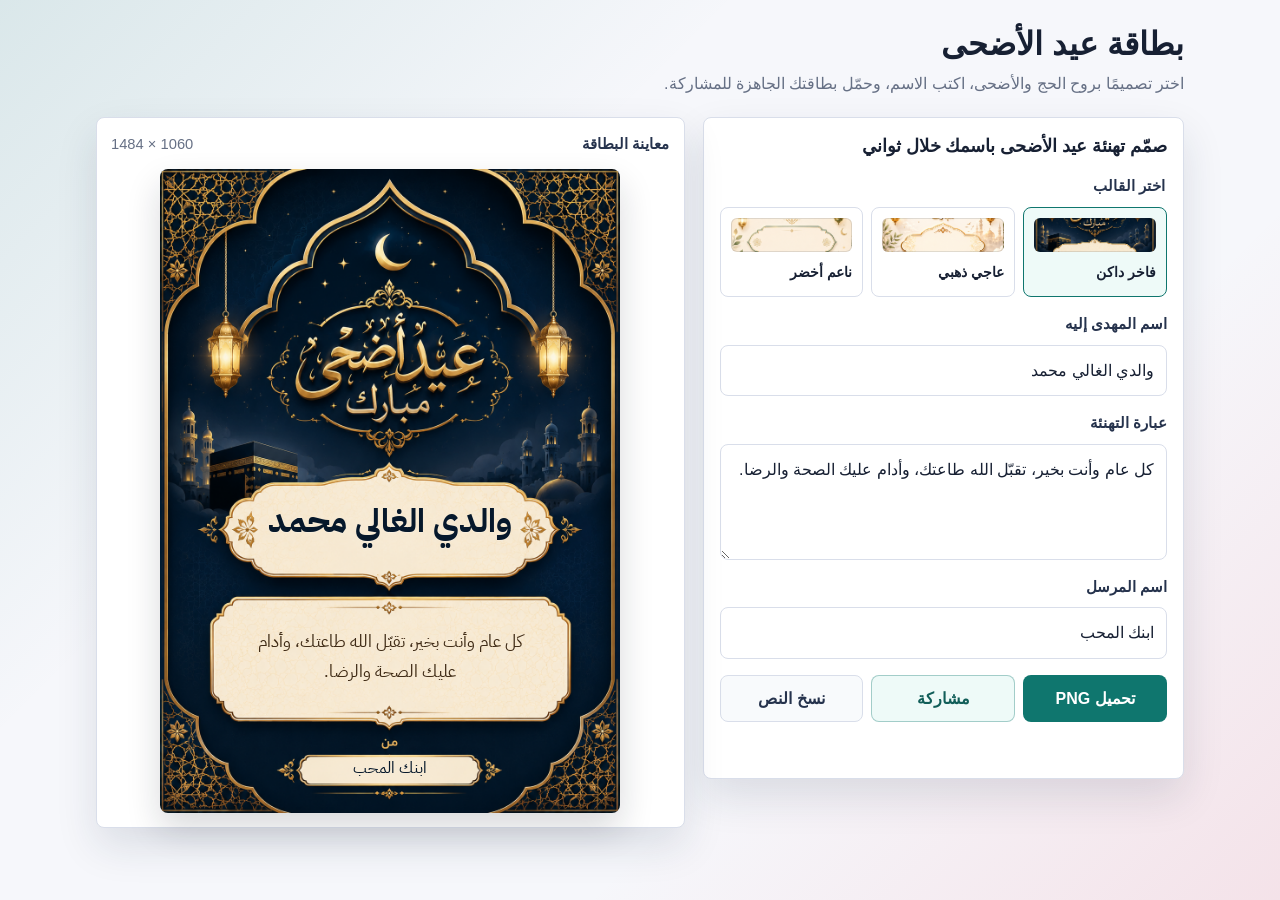
==== index.html @ 0e985e5b "prepare for github" ====
<!doctype html>
<html lang="ar" dir="rtl">
<head>
  <meta charset="utf-8">
  <meta name="viewport" content="width=device-width, initial-scale=1">
  <title>بطاقة عيد الأضحى</title>
  <link rel="preconnect" href="https://fonts.googleapis.com">
  <link rel="preconnect" href="https://fonts.gstatic.com" crossorigin>
  <link href="https://fonts.googleapis.com/css2?family=IBM+Plex+Sans+Arabic:wght@400;700&display=swap" rel="stylesheet">
  <style>
    :root {
      color-scheme: light;
      --page-bg: #f6f7fb;
      --ink: #172033;
      --muted: #667085;
      --line: #d9deea;
      --panel: #ffffff;
      --accent: #0f766e;
      --accent-dark: #115e59;
      --danger: #b42318;
      --shadow: 0 18px 42px rgba(27, 39, 65, 0.12);
    }

    * {
      box-sizing: border-box;
    }

    body {
      margin: 0;
      min-height: 100vh;
      background:
        linear-gradient(135deg, rgba(15, 118, 110, 0.12), transparent 34%),
        linear-gradient(315deg, rgba(230, 76, 101, 0.12), transparent 32%),
        var(--page-bg);
      color: var(--ink);
      font-family: "Segoe UI", Tahoma, Arial, sans-serif;
      line-height: 1.7;
    }

    button,
    input,
    textarea {
      font: inherit;
    }

    button {
      cursor: pointer;
    }

    .app-header {
      max-width: 1120px;
      margin: 0 auto;
      padding: 24px 16px 4px;
    }

    .app-header h1 {
      margin: 0 0 6px;
      font-size: 2rem;
      line-height: 1.25;
    }

    .app-header p {
      margin: 0;
      color: var(--muted);
      font-size: 1rem;
    }

    .app-shell {
      display: grid;
      grid-template-columns: minmax(300px, 0.9fr) minmax(360px, 1.1fr);
      gap: 18px;
      max-width: 1120px;
      margin: 0 auto;
      padding: 16px;
      align-items: start;
    }

    .panel,
    .preview-panel {
      background: var(--panel);
      border: 1px solid var(--line);
      border-radius: 8px;
      box-shadow: var(--shadow);
    }

    .panel {
      padding: 16px;
    }

    .panel-title {
      margin: 0 0 14px;
      font-size: 1.1rem;
      line-height: 1.4;
    }

    .form-group {
      display: grid;
      gap: 8px;
      margin-bottom: 14px;
    }

    .form-group label,
    .templates-label {
      color: #26334d;
      font-weight: 700;
      font-size: 0.95rem;
    }

    input,
    textarea {
      width: 100%;
      border: 1px solid var(--line);
      border-radius: 8px;
      background: #fff;
      color: var(--ink);
      padding: 11px 12px;
      outline: none;
      transition: border-color 160ms ease, box-shadow 160ms ease;
    }

    textarea {
      min-height: 116px;
      resize: vertical;
    }

    input:focus,
    textarea:focus,
    .template-option:focus-within {
      border-color: var(--accent);
      box-shadow: 0 0 0 3px rgba(15, 118, 110, 0.16);
    }

    .templates {
      border: 0;
      padding: 0;
      margin: 0 0 14px;
    }

    .template-list {
      display: grid;
      grid-template-columns: repeat(3, minmax(0, 1fr));
      gap: 8px;
      margin-top: 8px;
    }

    .template-option {
      position: relative;
      display: grid;
      gap: 8px;
      min-height: 90px;
      border: 1px solid var(--line);
      border-radius: 8px;
      padding: 10px;
      background: #fff;
      transition: border-color 160ms ease, background 160ms ease, transform 160ms ease;
    }

    .template-option:hover {
      transform: translateY(-1px);
    }

    .template-option input {
      position: absolute;
      inset: 0 auto auto 0;
      width: 1px;
      height: 1px;
      margin: 0;
      padding: 0;
      border: 0;
      opacity: 0;
      pointer-events: none;
    }

    .template-option:has(input:checked) {
      border-color: var(--accent);
      background: #eefaf8;
    }

    .template-name {
      font-size: 0.88rem;
      font-weight: 800;
      line-height: 1.4;
    }

    .swatch {
      width: 100%;
      height: 34px;
      border-radius: 6px;
      border: 1px solid rgba(23, 32, 51, 0.12);
    }

    .swatch.gold {
      background:
        radial-gradient(circle at 78% 30%, #f4d27a 0 8%, transparent 9%),
        linear-gradient(90deg, transparent 0 38%, rgba(241, 196, 92, 0.75) 39% 61%, transparent 62%),
        linear-gradient(135deg, #07182b, #05372f 68%, #c79a48);
    }

    .swatch.soft {
      background:
        linear-gradient(90deg, rgba(194, 145, 53, 0.65) 0 2px, transparent 2px calc(100% - 2px), rgba(194, 145, 53, 0.65) calc(100% - 2px)),
        radial-gradient(circle at 24% 34%, rgba(198, 170, 99, 0.2) 0 18%, transparent 19%),
        linear-gradient(135deg, #fffaf0, #f7f3e9 58%, #ffffff);
    }

    .swatch.playful {
      background:
        radial-gradient(circle at 76% 28%, #ffffff 0 10%, transparent 11%),
        linear-gradient(135deg, #dff8ef, #53d0b9 54%, #2c5e84);
    }

    .swatch.luxury-dark {
      background: url("assets/templates/eid-luxury-dark.png") center 42% / cover;
    }

    .swatch.cream-gold {
      background: url("assets/templates/eid-cream-gold.png") center 42% / cover;
    }

    .swatch.soft-green {
      background: url("assets/templates/eid-soft-green.png") center 42% / cover;
    }

    .actions {
      display: grid;
      grid-template-columns: repeat(3, minmax(0, 1fr));
      gap: 8px;
      margin-top: 16px;
    }

    .btn {
      display: inline-flex;
      align-items: center;
      justify-content: center;
      gap: 7px;
      min-height: 44px;
      border: 1px solid transparent;
      border-radius: 8px;
      padding: 9px 12px;
      color: #fff;
      background: var(--accent);
      font-weight: 800;
      transition: background 160ms ease, transform 160ms ease, border-color 160ms ease;
    }

    .btn:hover {
      background: var(--accent-dark);
      transform: translateY(-1px);
    }

    .btn.secondary {
      color: var(--accent-dark);
      border-color: rgba(15, 118, 110, 0.34);
      background: #eefaf8;
    }

    .btn.secondary:hover {
      background: #dff5f1;
    }

    .btn.neutral {
      color: #26334d;
      border-color: var(--line);
      background: #f8fafc;
    }

    .btn.neutral:hover {
      background: #eef2f7;
    }

    .status {
      min-height: 28px;
      margin: 12px 0 0;
      color: var(--muted);
      font-size: 0.9rem;
    }

    .status.error {
      color: var(--danger);
    }

    .preview-panel {
      padding: 14px;
    }

    .preview-top {
      display: flex;
      align-items: center;
      justify-content: space-between;
      gap: 10px;
      margin-bottom: 12px;
      color: var(--muted);
      font-size: 0.92rem;
    }

    .preview-title {
      color: #26334d;
      font-weight: 800;
    }

    .preview-frame {
      width: min(100%, 560px);
      margin: 0 auto;
    }

    .eid-card {
      --card-heading-font: "IBM Plex Sans Arabic", sans-serif;
      --card-body-font: "IBM Plex Sans Arabic", sans-serif;
      position: relative;
      isolation: isolate;
      overflow: hidden;
      width: 100%;
      aspect-ratio: 1 / 1;
      border-radius: 8px;
      direction: rtl;
      text-align: center;
    }

    .eid-card::before,
    .eid-card::after {
      content: "";
      position: absolute;
      z-index: -1;
      pointer-events: none;
    }

    .card-content {
      position: absolute;
      inset: 13% 10% 12%;
      display: flex;
      flex-direction: column;
      align-items: center;
      justify-content: center;
      min-width: 0;
    }

    .card-kicker,
    .card-label,
    .card-recipient,
    .card-greeting,
    .card-sender {
      margin: 0;
      max-width: 100%;
      overflow-wrap: anywhere;
    }

    .card-kicker {
      font-family: var(--card-heading-font);
      font-weight: 900;
      font-size: 2.25rem;
      line-height: 1.28;
      letter-spacing: 0;
    }

    .card-label {
      font-family: var(--card-body-font);
      margin-top: 26px;
      font-size: 1.05rem;
      font-weight: 600;
      letter-spacing: 0;
    }

    .card-recipient {
      font-family: var(--card-heading-font);
      margin-top: 8px;
      font-size: var(--recipient-size, 2.5rem);
      font-weight: 900;
      line-height: 1.42;
      letter-spacing: 0;
      min-width: min(82%, 430px);
      padding: 16px 28px 18px;
      border-radius: 999px;
      box-shadow: 0 14px 30px rgba(11, 24, 43, 0.16);
    }

    .card-greeting {
      font-family: var(--card-body-font);
      margin-top: 26px;
      font-size: var(--greeting-size, 1.28rem);
      font-weight: 400;
      line-height: 1.9;
      letter-spacing: 0;
    }

    .card-sender {
      font-family: var(--card-body-font);
      margin-top: 24px;
      font-size: var(--sender-size, 1.08rem);
      font-weight: 400;
      letter-spacing: 0;
      white-space: pre-line;
    }

    .card-sender[hidden] {
      display: none;
    }

    .ornament {
      position: absolute;
      pointer-events: none;
    }

    .kaaba-mark,
    .arch-mark,
    .geo-pattern,
    .sheep-mark,
    .lantern,
    .corner-ornaments {
      display: none;
    }

    .lantern {
      width: 62px;
      color: currentColor;
      opacity: 0.82;
      filter: drop-shadow(0 6px 12px rgba(0, 0, 0, 0.15));
    }

    .kaaba-mark {
      width: 86px;
      height: 76px;
      border-radius: 4px 4px 2px 2px;
      background:
        linear-gradient(90deg, transparent 0 36%, currentColor 37% 63%, transparent 64%),
        linear-gradient(180deg, rgba(255, 255, 255, 0.12), transparent 28%),
        #0c1320;
      box-shadow: inset 0 0 0 2px rgba(255, 255, 255, 0.08);
    }

    .kaaba-mark::before {
      content: "";
      position: absolute;
      top: 18%;
      right: 0;
      left: 0;
      height: 10px;
      background: currentColor;
      opacity: 0.86;
    }

    .arch-mark {
      width: 210px;
      height: 260px;
      border: 3px solid currentColor;
      border-bottom: 0;
      border-radius: 105px 105px 14px 14px;
      opacity: 0.2;
    }

    .geo-pattern {
      width: 150px;
      height: 150px;
      opacity: 0.18;
      background:
        linear-gradient(45deg, transparent 47%, currentColor 48% 52%, transparent 53%),
        linear-gradient(-45deg, transparent 47%, currentColor 48% 52%, transparent 53%);
      background-size: 32px 32px;
      border-radius: 12px;
    }

    .corner-ornaments {
      display: none;
      inset: 6%;
      width: 88%;
      height: 88%;
      color: currentColor;
      opacity: 0.44;
    }

    .gold-luxury {
      --card-heading-font: "IBM Plex Sans Arabic", sans-serif;
      --card-body-font: "IBM Plex Sans Arabic", sans-serif;
      color: #fff7dd;
      background:
        radial-gradient(circle at 50% 44%, rgba(246, 207, 118, 0.2), transparent 32%),
        radial-gradient(circle at 12% 12%, rgba(255, 255, 255, 0.08), transparent 18%),
        linear-gradient(45deg, rgba(246, 207, 118, 0.035) 25%, transparent 25% 75%, rgba(246, 207, 118, 0.035) 75%),
        linear-gradient(135deg, #06182b, #082d2e 52%, #063a2f);
      background-size: auto, auto, 36px 36px, auto;
      border: 1px solid rgba(217, 171, 83, 0.72);
    }

    .gold-luxury::before {
      inset: 6%;
      border: 2px solid rgba(245, 196, 91, 0.68);
      border-radius: 24px;
      box-shadow:
        inset 0 0 0 1px rgba(255, 246, 205, 0.14),
        0 0 34px rgba(246, 207, 118, 0.08);
    }

    .gold-luxury::after {
      width: 39%;
      height: 56%;
      left: 50%;
      top: 17%;
      transform: translateX(-50%);
      border: 3px solid rgba(245, 196, 91, 0.22);
      border-bottom: 0;
      border-radius: 999px 999px 20px 20px;
    }

    .gold-luxury .card-kicker,
    .gold-luxury .card-recipient {
      color: #f6cf76;
      text-shadow: 0 2px 12px rgba(0, 0, 0, 0.34);
    }

    .gold-luxury .card-kicker {
      line-height: 1.36;
      margin-bottom: 6px;
      font-size: 2.1rem;
    }

    .gold-luxury .card-recipient {
      line-height: 1.5;
      text-shadow: 0 3px 16px rgba(0, 0, 0, 0.36);
      color: #06182b;
      background:
        radial-gradient(circle at 50% 0, rgba(255, 255, 255, 0.34), transparent 36%),
        linear-gradient(180deg, #f3d794, #c99d47);
      border: 2px solid rgba(255, 239, 183, 0.78);
      box-shadow:
        0 14px 28px rgba(0, 0, 0, 0.28),
        inset 0 0 0 1px rgba(123, 83, 25, 0.22);
    }

    .gold-luxury .card-greeting {
      line-height: 2.05;
      font-weight: 400;
    }

    .gold-luxury .card-label,
    .gold-luxury .card-greeting,
    .gold-luxury .card-sender {
      color: #fff7dd;
    }

    .gold-luxury .moon {
      top: 9%;
      left: 10%;
      width: 70px;
      color: #f6cf76;
      opacity: 0.9;
    }

    .gold-luxury .sparkles {
      right: 10%;
      top: 10%;
      width: 92px;
      color: #f6cf76;
      opacity: 0.65;
    }

    .gold-luxury .kaaba-mark {
      display: block;
      right: 10%;
      bottom: 11%;
      color: #d9b55c;
      opacity: 0.82;
      transform: rotate(-1deg) scale(0.92);
    }

    .gold-luxury .geo-pattern {
      display: block;
      left: 8%;
      bottom: 9%;
      color: #f6cf76;
      opacity: 0.12;
    }

    .gold-luxury .corner-ornaments {
      display: block;
      color: #f6cf76;
      opacity: 0.5;
    }

    .gold-luxury .lantern {
      display: block;
      color: #f6cf76;
    }

    .gold-luxury .lantern-left {
      left: 9%;
      top: 27%;
    }

    .gold-luxury .lantern-right {
      right: 9%;
      top: 27%;
    }

    .soft-light {
      --card-heading-font: "IBM Plex Sans Arabic", sans-serif;
      --card-body-font: "IBM Plex Sans Arabic", sans-serif;
      color: #243044;
      background:
        radial-gradient(circle at 20% 18%, rgba(210, 177, 102, 0.22), transparent 20%),
        radial-gradient(circle at 86% 84%, rgba(132, 165, 122, 0.18), transparent 26%),
        linear-gradient(45deg, rgba(191, 146, 62, 0.035) 25%, transparent 25% 75%, rgba(191, 146, 62, 0.035) 75%),
        linear-gradient(145deg, #fffaf0, #fbf7ec 50%, #ffffff);
      background-size: auto, auto, 42px 42px, auto;
      border: 1px solid rgba(190, 151, 74, 0.32);
    }

    .soft-light::before {
      inset: 6%;
      border: 2px solid rgba(191, 146, 62, 0.46);
      border-radius: 22px;
      box-shadow: inset 0 0 0 1px rgba(255, 255, 255, 0.8);
    }

    .soft-light::after {
      width: 34%;
      height: 48%;
      right: 8%;
      bottom: 10%;
      border: 2px solid rgba(15, 118, 110, 0.1);
      border-bottom: 0;
      border-radius: 999px 999px 12px 12px;
    }

    .soft-light .card-kicker,
    .soft-light .card-recipient {
      color: #0b6c60;
      font-weight: 800;
    }

    .soft-light .card-recipient {
      color: #6f5425;
      background:
        radial-gradient(circle at 50% 0, rgba(255, 255, 255, 0.9), transparent 42%),
        linear-gradient(180deg, rgba(255, 255, 255, 0.94), #fff7e8);
      border: 2px solid rgba(194, 145, 53, 0.52);
      box-shadow:
        0 14px 24px rgba(152, 112, 43, 0.14),
        inset 0 0 0 1px rgba(255, 255, 255, 0.8);
    }

    .soft-light .card-label {
      color: #9a7430;
    }

    .soft-light .card-greeting,
    .soft-light .card-sender {
      font-weight: 400;
    }

    .soft-light .moon {
      top: 9%;
      right: 10%;
      width: 64px;
      color: #c29135;
      opacity: 0.55;
    }

    .soft-light .sparkles {
      left: 10%;
      top: 10%;
      width: 92px;
      color: #c29135;
      opacity: 0.32;
    }

    .soft-light .kaaba-mark {
      display: none;
    }

    .soft-light .arch-mark {
      display: block;
      right: 11%;
      bottom: 10%;
      color: #0b6c60;
      opacity: 0.11;
    }

    .soft-light .geo-pattern {
      display: block;
      left: 9%;
      bottom: 9%;
      color: #c29135;
      opacity: 0.13;
    }

    .soft-light .corner-ornaments {
      display: block;
      color: #c29135;
      opacity: 0.34;
    }

    .soft-light .lantern {
      display: block;
      color: #c29135;
      opacity: 0.68;
    }

    .soft-light .lantern-left {
      left: 10%;
      top: 28%;
    }

    .soft-light .lantern-right {
      right: 10%;
      top: 28%;
    }

    .playful-bright {
      --card-heading-font: "IBM Plex Sans Arabic", sans-serif;
      --card-body-font: "IBM Plex Sans Arabic", sans-serif;
      color: #172033;
      background:
        radial-gradient(circle at 18% 18%, rgba(255, 255, 255, 0.72), transparent 17%),
        radial-gradient(circle at 82% 24%, rgba(242, 198, 112, 0.32), transparent 18%),
        linear-gradient(45deg, rgba(255, 255, 255, 0.12) 25%, transparent 25% 75%, rgba(255, 255, 255, 0.12) 75%),
        linear-gradient(135deg, #dff8ef, #55cbb9 52%, #2c5e84);
      background-size: auto, auto, 38px 38px, auto;
      border: 1px solid rgba(23, 32, 51, 0.14);
    }

    .playful-bright::before {
      inset: 8%;
      border-radius: 26px;
      background: rgba(255, 255, 255, 0.54);
      box-shadow: inset 0 0 0 1px rgba(255, 255, 255, 0.54);
    }

    .playful-bright::after {
      inset: 6%;
      border: 3px solid rgba(15, 53, 87, 0.16);
      border-radius: 24px;
    }

    .playful-bright .card-kicker,
    .playful-bright .card-recipient {
      color: #0f3557;
      text-shadow: 0 3px 16px rgba(255, 255, 255, 0.52);
    }

    .playful-bright .card-recipient {
      color: #0f4f57;
      background:
        radial-gradient(circle at 50% 0, rgba(255, 255, 255, 0.88), transparent 42%),
        linear-gradient(180deg, #d9f3e9, #b9dfd1);
      border: 2px solid rgba(194, 145, 53, 0.42);
      box-shadow: 0 14px 24px rgba(15, 53, 87, 0.14);
      text-shadow: none;
    }

    .playful-bright .card-kicker {
      font-weight: 900;
    }

    .playful-bright .card-label {
      color: #6f5f1f;
    }

    .playful-bright .card-greeting,
    .playful-bright .card-sender {
      color: #1e293b;
    }

    .playful-bright .moon {
      left: 9%;
      top: 9%;
      width: 68px;
      color: #fff;
      opacity: 0.82;
    }

    .playful-bright .sparkles {
      right: 7%;
      bottom: 8%;
      width: 116px;
      color: #fff;
      opacity: 0.72;
    }

    .playful-bright .geo-pattern {
      display: block;
      left: 7%;
      bottom: 7%;
      color: #0f3557;
      opacity: 0.14;
    }

    .playful-bright .sheep-mark {
      display: block;
      right: 9%;
      bottom: 11%;
      width: 74px;
      color: #ffffff;
      opacity: 0.76;
      filter: drop-shadow(0 4px 10px rgba(15, 53, 87, 0.18));
    }

    .playful-bright .corner-ornaments {
      display: block;
      color: #0f3557;
      opacity: 0.2;
    }

    .playful-bright .lantern {
      display: block;
      color: #b98a35;
      opacity: 0.58;
    }

    .playful-bright .lantern-left {
      left: 13%;
      top: 16%;
      width: 48px;
    }

    .playful-bright .lantern-right {
      right: 12%;
      top: 12%;
      width: 54px;
    }

    @media (max-width: 900px) {
      .app-shell {
        grid-template-columns: 1fr;
      }

      .preview-panel {
        order: -1;
      }
    }

    @media (max-width: 620px) {
      .app-header {
        padding-top: 18px;
      }

      .app-header h1 {
        font-size: 1.55rem;
      }

      .app-shell {
        padding: 12px;
      }

      .template-list,
      .actions {
        grid-template-columns: 1fr;
      }

      .preview-panel,
      .panel {
        box-shadow: 0 10px 24px rgba(27, 39, 65, 0.1);
      }

      .card-content {
        inset: 8%;
      }

      .card-kicker {
        font-size: 1.55rem;
      }

      .card-label {
        margin-top: 18px;
        font-size: 0.92rem;
      }

      .card-recipient {
        font-size: calc(var(--recipient-size, 2.1rem) * 0.82);
      }

      .card-greeting {
        margin-top: 14px;
        font-size: calc(var(--greeting-size, 1.08rem) * 0.9);
      }

      .card-sender {
        margin-top: 18px;
      }

      .moon {
        transform: scale(0.82);
      }
    }

    @media (max-width: 480px) {
      .card-content {
        inset: 9% 10% 12%;
      }

      .card-kicker,
      .gold-luxury .card-kicker,
      .soft-light .card-kicker,
      .playful-bright .card-kicker {
        font-size: 0.92rem;
        line-height: 1.34;
      }

      .card-label {
        margin-top: 7px;
        font-size: 0.58rem;
      }

      .card-recipient,
      .gold-luxury .card-recipient,
      .soft-light .card-recipient,
      .playful-bright .card-recipient {
        margin-top: 3px;
        min-width: 74%;
        padding: 8px 16px 10px;
        font-size: calc(var(--recipient-size, 2.1rem) * 0.39);
        line-height: 1.34;
      }

      .card-greeting {
        margin-top: 7px;
        font-size: calc(var(--greeting-size, 1.08rem) * 0.5);
        line-height: 1.55;
      }

      .card-sender {
        margin-top: 6px;
        font-size: calc(var(--sender-size, 1rem) * 0.5);
        line-height: 1.45;
      }

      .kaaba-mark {
        width: 56px;
        height: 50px;
      }

      .arch-mark {
        transform: scale(0.7);
        transform-origin: bottom center;
      }

      .geo-pattern {
        width: 92px;
        height: 92px;
        background-size: 24px 24px;
      }

      .gold-luxury .kaaba-mark {
        right: 8%;
        bottom: 7%;
        opacity: 0.7;
      }

      .gold-luxury .geo-pattern {
        left: 6%;
        bottom: 6%;
        opacity: 0.11;
      }

      .soft-light .kaaba-mark {
        left: 8%;
        top: 10%;
      }

      .playful-bright .sheep-mark {
        width: 48px;
        right: 8%;
        bottom: 8%;
        opacity: 0.72;
      }

      .playful-bright .geo-pattern {
        left: 5%;
        bottom: 5%;
        opacity: 0.12;
      }

      .lantern {
        width: 38px;
      }

      .gold-luxury .lantern-left,
      .soft-light .lantern-left {
        left: 8%;
      }

      .gold-luxury .lantern-right,
      .soft-light .lantern-right {
        right: 8%;
      }
    }

    .preview-frame {
      width: min(100%, 460px);
    }

    .eid-card {
      --template-width: 1060;
      --template-height: 1484;
      --template-image: url("assets/templates/eid-luxury-dark.png");
      --card-heading-font: "IBM Plex Sans Arabic", sans-serif;
      --card-body-font: "IBM Plex Sans Arabic", sans-serif;
      --recipient-top: 54.7%;
      --recipient-width: 68%;
      --recipient-height: 13%;
      --greeting-top: 75.8%;
      --greeting-width: 70%;
      --greeting-height: 16%;
      --sender-top: 93.1%;
      --sender-width: 42%;
      --sender-height: 4.8%;
      --recipient-color: #06182b;
      --body-color: #3f2b16;
      --sender-color: #06182b;
      aspect-ratio: var(--template-width) / var(--template-height);
      background-image: var(--template-image);
      background-position: center;
      background-size: cover;
      background-repeat: no-repeat;
      border: 0;
      box-shadow: 0 16px 34px rgba(17, 24, 39, 0.16);
    }

    .eid-card::before,
    .eid-card::after,
    .eid-card .ornament,
    .card-kicker,
    .card-label {
      display: none !important;
    }

    .eid-luxury-dark {
      --template-width: 1060;
      --template-height: 1484;
      --template-image: url("assets/templates/eid-luxury-dark.png");
      --recipient-top: 54.7%;
      --recipient-width: 68%;
      --recipient-height: 13%;
      --greeting-top: 75.8%;
      --greeting-width: 70%;
      --greeting-height: 16%;
      --sender-top: 93.1%;
      --sender-width: 42%;
      --sender-height: 4.8%;
      --recipient-color: #06182b;
      --body-color: #3f2b16;
      --sender-color: #06182b;
    }

    .eid-cream-gold {
      --template-width: 1054;
      --template-height: 1492;
      --template-image: url("assets/templates/eid-cream-gold.png");
      --recipient-top: 48.2%;
      --recipient-width: 62%;
      --recipient-height: 12%;
      --greeting-top: 72.8%;
      --greeting-width: 77%;
      --greeting-height: 19%;
      --sender-top: 93.4%;
      --sender-width: 42%;
      --sender-height: 5%;
      --recipient-color: #6b481b;
      --body-color: #574029;
      --sender-color: #574029;
    }

    .eid-soft-green {
      --template-width: 1075;
      --template-height: 1463;
      --template-image: url("assets/templates/eid-soft-green.png");
      --recipient-top: 45.4%;
      --recipient-width: 68%;
      --recipient-height: 13%;
      --greeting-top: 70%;
      --greeting-width: 70%;
      --greeting-height: 19%;
      --sender-top: 91.3%;
      --sender-width: 38%;
      --sender-height: 5.2%;
      --recipient-color: #194838;
      --body-color: #365542;
      --sender-color: #194838;
    }

    .card-content {
      position: absolute;
      inset: 0;
      display: block;
      min-width: 0;
    }

    .card-recipient,
    .card-greeting,
    .card-sender {
      position: absolute;
      left: 50%;
      display: flex;
      align-items: center;
      justify-content: center;
      margin: 0;
      min-width: 0;
      max-width: none;
      border: 0;
      border-radius: 0;
      background: transparent;
      box-shadow: none;
      letter-spacing: 0;
      text-align: center;
      overflow-wrap: anywhere;
      white-space: normal;
      transform: translate(-50%, -50%);
    }

    .card-recipient {
      top: var(--recipient-top);
      width: var(--recipient-width);
      height: var(--recipient-height);
      color: var(--recipient-color);
      font-family: var(--card-heading-font);
      font-size: var(--recipient-size, 2.2rem);
      font-weight: 700;
      line-height: 1.35;
      padding: 0.12em 0.9em;
      text-shadow: 0 1px 0 rgba(255, 255, 255, 0.24);
    }

    .card-greeting {
      top: var(--greeting-top);
      width: var(--greeting-width);
      height: var(--greeting-height);
      color: var(--body-color);
      font-family: var(--card-body-font);
      font-size: var(--greeting-size, 1.12rem);
      font-weight: 400;
      line-height: 1.75;
      overflow: hidden;
      padding: 0.25em 1em;
      max-height: calc(var(--greeting-size, 1.12rem) * 1.75 * 3);
    }

    .card-sender {
      top: var(--sender-top);
      width: var(--sender-width);
      height: var(--sender-height);
      color: var(--sender-color);
      font-family: var(--card-body-font);
      font-size: var(--sender-size, 1rem);
      font-weight: 400;
      line-height: 1.4;
      padding: 0.08em 0.75em;
    }

    .card-sender[hidden] {
      display: none !important;
    }

    @media (max-width: 480px) {
      .preview-frame {
        width: min(100%, 360px);
      }

      .card-recipient {
        font-size: calc(var(--recipient-size, 2rem) * 0.76);
      }

      .card-greeting {
        font-size: calc(var(--greeting-size, 1.05rem) * 0.82);
        line-height: 1.6;
      }

      .card-sender {
        font-size: calc(var(--sender-size, 0.96rem) * 0.82);
      }
    }
  </style>
</head>
<body>
  <header class="app-header">
    <h1>بطاقة عيد الأضحى</h1>
    <p>اختر تصميمًا بروح الحج والأضحى، اكتب الاسم، وحمّل بطاقتك الجاهزة للمشاركة.</p>
  </header>

  <main class="app-shell">
    <section class="panel" aria-labelledby="editor-title">
      <h2 class="panel-title" id="editor-title">صمّم تهنئة عيد الأضحى باسمك خلال ثواني</h2>

      <fieldset class="templates">
        <legend class="templates-label">اختر القالب</legend>
        <div class="template-list">
          <label class="template-option">
            <input type="radio" name="template" value="eid-luxury-dark" checked>
            <span class="swatch luxury-dark" aria-hidden="true"></span>
            <span class="template-name">فاخر داكن</span>
          </label>
          <label class="template-option">
            <input type="radio" name="template" value="eid-cream-gold">
            <span class="swatch cream-gold" aria-hidden="true"></span>
            <span class="template-name">عاجي ذهبي</span>
          </label>
          <label class="template-option">
            <input type="radio" name="template" value="eid-soft-green">
            <span class="swatch soft-green" aria-hidden="true"></span>
            <span class="template-name">ناعم أخضر</span>
          </label>
        </div>
      </fieldset>

      <div class="form-group">
        <label for="recipientName">اسم المهدى إليه</label>
        <input id="recipientName" type="text" maxlength="40" value="والدي الغالي محمد" placeholder="والدي الغالي محمد" autocomplete="off">
      </div>

      <div class="form-group">
        <label for="greetingText">عبارة التهنئة</label>
        <textarea id="greetingText" maxlength="120">كل عام وأنت بخير، تقبّل الله طاعتك، وأدام عليك الصحة والرضا.</textarea>
      </div>

      <div class="form-group">
        <label for="senderName">اسم المرسل</label>
        <input id="senderName" type="text" maxlength="40" value="ابنك المحب" placeholder="ابنك المحب" autocomplete="off">
      </div>

      <div class="actions">
        <button class="btn" type="button" id="downloadBtn">تحميل PNG</button>
        <button class="btn secondary" type="button" id="shareBtn">مشاركة</button>
        <button class="btn neutral" type="button" id="copyBtn">نسخ النص</button>
      </div>

      <p class="status" id="statusMessage" aria-live="polite"></p>
    </section>

    <section class="preview-panel" aria-labelledby="preview-title">
      <div class="preview-top">
        <span class="preview-title" id="preview-title">معاينة البطاقة</span>
        <span id="previewSize">1060 × 1484</span>
      </div>

      <div class="preview-frame">
        <article class="eid-card eid-luxury-dark" id="cardPreview" aria-label="معاينة بطاقة عيد">
          <div class="card-content">
            <h2 class="card-recipient" id="previewRecipient">والدي الغالي محمد</h2>
            <p class="card-greeting" id="previewGreeting">كل عام وأنت بخير، تقبّل الله طاعتك، وأدام عليك الصحة والرضا.</p>
            <p class="card-sender" id="previewSender">ابنك المحب</p>
          </div>
        </article>
      </div>
    </section>
  </main>

  <script src="assets/templates/template-image-data.js"></script>
  <script>
    const TEMPLATE_TEXT_DEFAULTS = {
      "eid-luxury-dark": {
        recipientName: "والدي الغالي محمد",
        greetingText: "كل عام وأنت بخير، تقبّل الله طاعتك، وأدام عليك الصحة والرضا.",
        senderName: "ابنك المحب"
      },
      "eid-cream-gold": {
        recipientName: "أمي الحبيبة نورة",
        greetingText: "عيد أضحى مبارك يا أغلى الناس، جعل الله أيامك سعادة وطمأنينة.",
        senderName: "ابنتك المحبة"
      },
      "eid-soft-green": {
        recipientName: "أختي الغالية سارة",
        greetingText: "كل عام وأنتِ بخير، عيدك فرح وقلبك عامر بالسعادة.",
        senderName: "أخوك المحب"
      }
    };

    const DEFAULTS = {
      ...TEMPLATE_TEXT_DEFAULTS["eid-luxury-dark"],
      templateId: "eid-luxury-dark"
    };

    const TEMPLATE_CONFIG = {
      "eid-luxury-dark": {
        name: "فاخر داكن",
        image: "assets/templates/eid-luxury-dark.png",
        width: 1060,
        height: 1484,
        fonts: {
          heading: "\"IBM Plex Sans Arabic\", sans-serif",
          body: "\"IBM Plex Sans Arabic\", sans-serif"
        },
        colors: {
          recipient: "#06182b",
          greeting: "#3f2b16",
          sender: "#06182b"
        },
        boxes: {
          recipient: { x: 0.5, y: 0.552, width: 0.62, height: 0.12, maxLines: 2, size: 58, minSize: 36, weight: 700, lineHeight: 1.3, paddingX: 0.04, paddingY: 0.08 },
          greeting: { x: 0.5, y: 0.758, width: 0.66, height: 0.15, maxLines: 3, size: 32, minSize: 22, weight: 400, lineHeight: 1.64, paddingX: 0.04, paddingY: 0.1 },
          sender: { x: 0.5, y: 0.932, width: 0.36, height: 0.044, maxLines: 1, size: 27, minSize: 18, weight: 400, lineHeight: 1.3, paddingX: 0.04, paddingY: 0.08 }
        }
      },
      "eid-cream-gold": {
        name: "عاجي ذهبي",
        image: "assets/templates/eid-cream-gold.png",
        width: 1054,
        height: 1492,
        fonts: {
          heading: "\"IBM Plex Sans Arabic\", sans-serif",
          body: "\"IBM Plex Sans Arabic\", sans-serif"
        },
        colors: {
          recipient: "#6b481b",
          greeting: "#574029",
          sender: "#574029"
        },
        boxes: {
          recipient: { x: 0.5, y: 0.482, width: 0.58, height: 0.11, maxLines: 2, size: 56, minSize: 36, weight: 700, lineHeight: 1.32, paddingX: 0.04, paddingY: 0.08 },
          greeting: { x: 0.5, y: 0.728, width: 0.7, height: 0.17, maxLines: 3, size: 32, minSize: 22, weight: 400, lineHeight: 1.64, paddingX: 0.04, paddingY: 0.1 },
          sender: { x: 0.5, y: 0.934, width: 0.36, height: 0.046, maxLines: 1, size: 27, minSize: 18, weight: 400, lineHeight: 1.3, paddingX: 0.04, paddingY: 0.08 }
        }
      },
      "eid-soft-green": {
        name: "ناعم أخضر",
        image: "assets/templates/eid-soft-green.png",
        width: 1075,
        height: 1463,
        fonts: {
          heading: "\"IBM Plex Sans Arabic\", sans-serif",
          body: "\"IBM Plex Sans Arabic\", sans-serif"
        },
        colors: {
          recipient: "#194838",
          greeting: "#365542",
          sender: "#194838"
        },
        boxes: {
          recipient: { x: 0.5, y: 0.454, width: 0.62, height: 0.12, maxLines: 2, size: 56, minSize: 36, weight: 700, lineHeight: 1.32, paddingX: 0.04, paddingY: 0.08 },
          greeting: { x: 0.5, y: 0.7, width: 0.64, height: 0.17, maxLines: 3, size: 31, minSize: 22, weight: 400, lineHeight: 1.64, paddingX: 0.04, paddingY: 0.1 },
          sender: { x: 0.5, y: 0.913, width: 0.32, height: 0.048, maxLines: 1, size: 26, minSize: 18, weight: 400, lineHeight: 1.3, paddingX: 0.04, paddingY: 0.08 }
        }
      }
    };

    const TEMPLATE_NAMES = Object.fromEntries(
      Object.entries(TEMPLATE_CONFIG).map(([id, config]) => [id, config.name])
    );

    const TEMPLATE_FONTS = Object.fromEntries(
      Object.entries(TEMPLATE_CONFIG).map(([id, config]) => [id, config.fonts])
    );

    const elements = {
      recipient: document.getElementById("recipientName"),
      greeting: document.getElementById("greetingText"),
      sender: document.getElementById("senderName"),
      preview: document.getElementById("cardPreview"),
      previewRecipient: document.getElementById("previewRecipient"),
      previewGreeting: document.getElementById("previewGreeting"),
      previewSender: document.getElementById("previewSender"),
      previewSize: document.getElementById("previewSize"),
      status: document.getElementById("statusMessage"),
      download: document.getElementById("downloadBtn"),
      share: document.getElementById("shareBtn"),
      copy: document.getElementById("copyBtn")
    };

    let hasUserEditedText = false;

    function getTemplateTextDefaults(templateId) {
      return TEMPLATE_TEXT_DEFAULTS[templateId] || TEMPLATE_TEXT_DEFAULTS[DEFAULTS.templateId];
    }

    function setInputPlaceholders(templateId) {
      const defaults = getTemplateTextDefaults(templateId);
      elements.recipient.placeholder = defaults.recipientName;
      elements.greeting.placeholder = defaults.greetingText;
      elements.sender.placeholder = defaults.senderName;
    }

    function applyTemplateTextDefaults(templateId) {
      const defaults = getTemplateTextDefaults(templateId);
      elements.recipient.value = defaults.recipientName;
      elements.greeting.value = defaults.greetingText;
      elements.sender.value = defaults.senderName;
      setInputPlaceholders(templateId);
    }

    function cleanText(value, fallback) {
      const text = value.replace(/\s+/g, " ").trim();
      return text || fallback;
    }

    function getState() {
      const selectedTemplate = document.querySelector("input[name='template']:checked");
      const templateId = selectedTemplate && TEMPLATE_CONFIG[selectedTemplate.value] ? selectedTemplate.value : DEFAULTS.templateId;
      const defaults = getTemplateTextDefaults(templateId);
      return {
        recipientName: cleanText(elements.recipient.value, defaults.recipientName),
        greetingText: cleanText(elements.greeting.value, defaults.greetingText),
        senderName: elements.sender.value.replace(/\s+/g, " ").trim(),
        templateId
      };
    }

    function setStatus(message, isError = false) {
      elements.status.textContent = message;
      elements.status.classList.toggle("error", isError);
    }

    function updateTextSizing(state) {
      const recipientSize = state.recipientName.length > 32 ? "1.42rem" : state.recipientName.length > 24 ? "1.62rem" : "2.06rem";
      const greetingSize = state.greetingText.length > 96 ? "0.86rem" : state.greetingText.length > 72 ? "0.96rem" : "1.06rem";
      const senderSize = state.senderName.length > 30 ? "0.82rem" : "0.98rem";

      elements.preview.style.setProperty("--recipient-size", recipientSize);
      elements.preview.style.setProperty("--greeting-size", greetingSize);
      elements.preview.style.setProperty("--sender-size", senderSize);
    }

    function fitPreviewTextElement(element, cssVariable, minRem) {
      if (!element || element.hidden) {
        return;
      }

      let currentRem = Number.parseFloat(getComputedStyle(element).fontSize) / 16;
      for (let attempt = 0; attempt < 18; attempt += 1) {
        const hasOverflow = element.scrollWidth > element.clientWidth + 1 || element.scrollHeight > element.clientHeight + 1;
        if (!hasOverflow || currentRem <= minRem) {
          break;
        }

        currentRem -= 0.06;
        elements.preview.style.setProperty(cssVariable, `${currentRem.toFixed(2)}rem`);
      }
    }

    function fitPreviewTextBoxes() {
      fitPreviewTextElement(elements.previewRecipient, "--recipient-size", 1.05);
      fitPreviewTextElement(elements.previewGreeting, "--greeting-size", 0.68);
      fitPreviewTextElement(elements.previewSender, "--sender-size", 0.68);
    }

    function updatePreview() {
      const state = getState();

      elements.preview.className = `eid-card ${state.templateId}`;
      elements.previewRecipient.textContent = state.recipientName;
      elements.previewGreeting.textContent = state.greetingText;
      elements.previewSender.hidden = !state.senderName;
      elements.previewSender.textContent = state.senderName;
      elements.previewSize.textContent = `${TEMPLATE_CONFIG[state.templateId].width} × ${TEMPLATE_CONFIG[state.templateId].height}`;
      updateTextSizing(state);
      requestAnimationFrame(fitPreviewTextBoxes);
    }

    function buildShareText(state) {
      return `أضحى مبارك يا ${state.recipientName} 🌙\n${state.greetingText}`;
    }

    function drawRoundedRect(ctx, x, y, width, height, radius) {
      ctx.beginPath();
      ctx.moveTo(x + radius, y);
      ctx.lineTo(x + width - radius, y);
      ctx.quadraticCurveTo(x + width, y, x + width, y + radius);
      ctx.lineTo(x + width, y + height - radius);
      ctx.quadraticCurveTo(x + width, y + height, x + width - radius, y + height);
      ctx.lineTo(x + radius, y + height);
      ctx.quadraticCurveTo(x, y + height, x, y + height - radius);
      ctx.lineTo(x, y + radius);
      ctx.quadraticCurveTo(x, y, x + radius, y);
      ctx.closePath();
    }

    function drawStar(ctx, x, y, outerRadius, innerRadius, points, color) {
      ctx.save();
      ctx.beginPath();
      ctx.translate(x, y);
      ctx.moveTo(0, -outerRadius);
      for (let i = 0; i < points * 2; i += 1) {
        const radius = i % 2 === 0 ? innerRadius : outerRadius;
        const angle = (Math.PI / points) * i - Math.PI / 2;
        ctx.lineTo(Math.cos(angle) * radius, Math.sin(angle) * radius);
      }
      ctx.closePath();
      ctx.fillStyle = color;
      ctx.fill();
      ctx.restore();
    }

    function drawCrescent(ctx, x, y, radius, color, cutColor, shift = 22) {
      ctx.save();
      ctx.fillStyle = color;
      ctx.beginPath();
      ctx.arc(x, y, radius, 0, Math.PI * 2);
      ctx.fill();
      ctx.fillStyle = cutColor;
      ctx.beginPath();
      ctx.arc(x + shift, y - 4, radius * 0.95, 0, Math.PI * 2);
      ctx.fill();
      ctx.restore();
    }

    function drawKaaba(ctx, x, y, width, height, goldColor, alpha = 1) {
      ctx.save();
      ctx.globalAlpha = alpha;
      ctx.fillStyle = "#0b111d";
      drawRoundedRect(ctx, x, y, width, height, 8);
      ctx.fill();

      ctx.fillStyle = goldColor;
      ctx.fillRect(x, y + height * 0.2, width, height * 0.11);
      ctx.fillRect(x + width * 0.42, y, width * 0.16, height);

      ctx.fillStyle = "rgba(255, 255, 255, 0.09)";
      ctx.fillRect(x + width * 0.08, y + height * 0.38, width * 0.84, height * 0.04);
      ctx.restore();
    }

    function drawArch(ctx, x, y, width, height, color, alpha = 0.22) {
      ctx.save();
      ctx.globalAlpha = alpha;
      ctx.strokeStyle = color;
      ctx.lineWidth = 6;
      ctx.beginPath();
      ctx.moveTo(x, y + height);
      ctx.lineTo(x, y + width / 2);
      ctx.quadraticCurveTo(x, y, x + width / 2, y);
      ctx.quadraticCurveTo(x + width, y, x + width, y + width / 2);
      ctx.lineTo(x + width, y + height);
      ctx.stroke();
      ctx.restore();
    }

    function drawGeometricPattern(ctx, x, y, size, color, alpha = 0.18) {
      ctx.save();
      ctx.globalAlpha = alpha;
      ctx.strokeStyle = color;
      ctx.lineWidth = 3;

      for (let offset = 0; offset <= size; offset += 36) {
        ctx.beginPath();
        ctx.moveTo(x + offset, y);
        ctx.lineTo(x, y + offset);
        ctx.stroke();

        ctx.beginPath();
        ctx.moveTo(x + size - offset, y);
        ctx.lineTo(x + size, y + offset);
        ctx.stroke();
      }

      ctx.strokeRect(x, y, size, size);
      ctx.restore();
    }

    function drawCornerOrnaments(ctx, color, alpha = 0.38) {
      const corners = [
        [78, 78, 1, 1],
        [1002, 78, -1, 1],
        [1002, 1002, -1, -1],
        [78, 1002, 1, -1]
      ];

      ctx.save();
      ctx.strokeStyle = color;
      ctx.lineCap = "round";
      ctx.globalAlpha = alpha;

      corners.forEach(([x, y, sx, sy]) => {
        ctx.save();
        ctx.translate(x, y);
        ctx.scale(sx, sy);
        ctx.lineWidth = 8;
        ctx.beginPath();
        ctx.moveTo(0, 92);
        ctx.lineTo(0, 0);
        ctx.lineTo(92, 0);
        ctx.stroke();

        ctx.lineWidth = 4;
        ctx.beginPath();
        ctx.moveTo(28, 64);
        ctx.lineTo(72, 64);
        ctx.lineTo(72, 26);
        ctx.moveTo(24, 24);
        ctx.lineTo(64, 64);
        ctx.stroke();
        ctx.restore();
      });

      ctx.restore();
    }

    function drawTextPlate(ctx, templateId) {
      ctx.save();
      if (templateId === "gold-luxury") {
        ctx.fillStyle = "rgba(3, 22, 30, 0.18)";
        drawRoundedRect(ctx, 168, 280, 744, 520, 34);
        ctx.fill();
        ctx.strokeStyle = "rgba(246, 207, 118, 0.12)";
        ctx.lineWidth = 2;
        drawRoundedRect(ctx, 190, 302, 700, 476, 28);
        ctx.stroke();
      } else if (templateId === "soft-light") {
        ctx.fillStyle = "rgba(255, 255, 255, 0.56)";
        drawRoundedRect(ctx, 168, 284, 744, 520, 30);
        ctx.fill();
        ctx.strokeStyle = "rgba(194, 145, 53, 0.18)";
        ctx.lineWidth = 2;
        drawRoundedRect(ctx, 190, 306, 700, 476, 26);
        ctx.stroke();
      } else {
        ctx.fillStyle = "rgba(255, 255, 255, 0.52)";
        drawRoundedRect(ctx, 150, 282, 780, 530, 36);
        ctx.fill();
      }
      ctx.restore();
    }

    function drawRecipientPlaque(ctx, templateId, x, y, width, height) {
      ctx.save();
      const lobeRadius = Math.min(34, height * 0.28);

      if (templateId === "gold-luxury") {
        const gradient = ctx.createLinearGradient(x, y, x, y + height);
        gradient.addColorStop(0, "#f4d99a");
        gradient.addColorStop(1, "#c99d47");
        ctx.fillStyle = gradient;
        ctx.strokeStyle = "rgba(255, 239, 183, 0.85)";
      } else if (templateId === "soft-light") {
        const gradient = ctx.createLinearGradient(x, y, x, y + height);
        gradient.addColorStop(0, "rgba(255, 255, 255, 0.96)");
        gradient.addColorStop(1, "#fff4df");
        ctx.fillStyle = gradient;
        ctx.strokeStyle = "rgba(194, 145, 53, 0.55)";
      } else {
        const gradient = ctx.createLinearGradient(x, y, x, y + height);
        gradient.addColorStop(0, "#dff6ee");
        gradient.addColorStop(1, "#b7dfd2");
        ctx.fillStyle = gradient;
        ctx.strokeStyle = "rgba(194, 145, 53, 0.46)";
      }

      ctx.shadowColor = templateId === "gold-luxury" ? "rgba(0, 0, 0, 0.28)" : "rgba(103, 75, 24, 0.16)";
      ctx.shadowBlur = 24;
      ctx.shadowOffsetY = 10;
      drawRoundedRect(ctx, x, y, width, height, 34);
      ctx.fill();

      ctx.beginPath();
      ctx.arc(x + 16, y + height / 2, lobeRadius, Math.PI / 2, Math.PI * 1.5);
      ctx.arc(x + width - 16, y + height / 2, lobeRadius, Math.PI * 1.5, Math.PI / 2);
      ctx.closePath();
      ctx.fill();

      ctx.shadowColor = "transparent";
      ctx.lineWidth = 3;
      drawRoundedRect(ctx, x, y, width, height, 34);
      ctx.stroke();

      ctx.globalAlpha = 0.75;
      ctx.lineWidth = 2;
      ctx.beginPath();
      ctx.moveTo(x + 42, y + height / 2);
      ctx.lineTo(x + 90, y + height / 2);
      ctx.moveTo(x + width - 42, y + height / 2);
      ctx.lineTo(x + width - 90, y + height / 2);
      ctx.stroke();
      ctx.restore();
    }

    function drawLantern(ctx, x, y, scale, color, alpha = 0.8) {
      ctx.save();
      ctx.translate(x, y);
      ctx.scale(scale, scale);
      ctx.globalAlpha = alpha;
      ctx.strokeStyle = color;
      ctx.fillStyle = "rgba(255, 255, 255, 0.08)";
      ctx.lineCap = "round";
      ctx.lineWidth = 4;

      ctx.beginPath();
      ctx.moveTo(40, 0);
      ctx.lineTo(40, 20);
      ctx.moveTo(24, 28);
      ctx.lineTo(56, 28);
      ctx.moveTo(22, 122);
      ctx.lineTo(58, 122);
      ctx.moveTo(40, 122);
      ctx.lineTo(40, 142);
      ctx.stroke();

      ctx.beginPath();
      ctx.moveTo(26, 36);
      ctx.bezierCurveTo(15, 54, 15, 94, 26, 112);
      ctx.lineTo(54, 112);
      ctx.bezierCurveTo(65, 94, 65, 54, 54, 36);
      ctx.closePath();
      ctx.fill();
      ctx.stroke();

      ctx.lineWidth = 2.5;
      ctx.beginPath();
      ctx.moveTo(31, 48);
      ctx.bezierCurveTo(26, 64, 26, 86, 31, 100);
      ctx.moveTo(49, 48);
      ctx.bezierCurveTo(54, 64, 54, 86, 49, 100);
      ctx.moveTo(40, 38);
      ctx.lineTo(40, 114);
      ctx.stroke();

      ctx.fillStyle = color;
      ctx.globalAlpha = alpha * 0.62;
      ctx.beginPath();
      ctx.moveTo(31, 104);
      ctx.lineTo(49, 104);
      ctx.lineTo(40, 120);
      ctx.closePath();
      ctx.fill();
      ctx.restore();
    }

    function drawTinySheep(ctx, x, y, scale = 1) {
      ctx.save();
      ctx.translate(x, y);
      ctx.scale(scale, scale);

      ctx.fillStyle = "rgba(255, 255, 255, 0.9)";
      [0, 18, 36].forEach((offset, index) => {
        ctx.beginPath();
        ctx.arc(offset, index === 1 ? 0 : 4, 22, 0, Math.PI * 2);
        ctx.fill();
      });

      ctx.fillStyle = "rgba(255, 255, 255, 0.9)";
      ctx.beginPath();
      ctx.arc(56, -8, 17, 0, Math.PI * 2);
      ctx.fill();

      ctx.fillStyle = "#315f86";
      ctx.beginPath();
      ctx.arc(62, -10, 3, 0, Math.PI * 2);
      ctx.fill();

      ctx.fillStyle = "#d7a84f";
      ctx.beginPath();
      ctx.arc(68, 4, 13, -0.4, Math.PI * 1.25);
      ctx.fill();

      ctx.strokeStyle = "#315f86";
      ctx.lineWidth = 6;
      ctx.lineCap = "round";
      ctx.beginPath();
      ctx.moveTo(6, 22);
      ctx.lineTo(6, 42);
      ctx.moveTo(42, 22);
      ctx.lineTo(42, 42);
      ctx.stroke();
      ctx.restore();
    }

    function getTemplateFonts(templateId) {
      return TEMPLATE_FONTS[templateId] || TEMPLATE_FONTS[DEFAULTS.templateId];
    }

    async function ensureExportFontsReady(templateId) {
      if (!document.fonts) {
        return;
      }

      const fonts = getTemplateFonts(templateId);
      await Promise.all([
        document.fonts.load(`700 72px ${fonts.heading}`),
        document.fonts.load(`400 44px ${fonts.body}`),
        document.fonts.load(`400 38px ${fonts.body}`)
      ]);
      await document.fonts.ready;
    }

    function setCanvasFont(ctx, weight, size, family = "\"IBM Plex Sans Arabic\", sans-serif") {
      ctx.font = `${weight} ${size}px ${family}`;
    }

    function splitLongToken(ctx, token, maxWidth) {
      if (ctx.measureText(token).width <= maxWidth) {
        return [token];
      }

      const chunks = [];
      let chunk = "";

      [...token].forEach((char) => {
        const testChunk = `${chunk}${char}`;
        if (!chunk || ctx.measureText(testChunk).width <= maxWidth) {
          chunk = testChunk;
          return;
        }

        chunks.push(chunk);
        chunk = char;
      });

      if (chunk) {
        chunks.push(chunk);
      }

      return chunks;
    }

    function wrapLines(ctx, text, maxWidth, maxLines) {
      const tokens = text.split(/\s+/).filter(Boolean).flatMap((word) => {
        return splitLongToken(ctx, word, maxWidth).map((chunk, index) => ({
          text: chunk,
          joinWithSpace: index === 0
        }));
      });
      const lines = [];
      let line = "";

      tokens.forEach((token) => {
        const separator = line && token.joinWithSpace ? " " : "";
        const testLine = line ? `${line}${separator}${token.text}` : token.text;
        if (ctx.measureText(testLine).width <= maxWidth) {
          line = testLine;
          return;
        }

        if (line) {
          lines.push(line);
          line = token.text;
        } else {
          lines.push(token.text);
        }
      });

      if (line) {
        lines.push(line);
      }

      if (lines.length <= maxLines) {
        return lines;
      }

      const visible = lines.slice(0, maxLines);
      let last = visible[visible.length - 1];
      while (ctx.measureText(`${last}...`).width > maxWidth && last.length > 1) {
        last = last.slice(0, -1);
      }
      visible[visible.length - 1] = `${last}...`;
      return visible;
    }

    function drawCenteredLines(ctx, lines, x, y, lineHeight) {
      lines.forEach((line, index) => {
        ctx.fillText(line, x, y + index * lineHeight);
      });
    }

    function drawTemplateBackground(ctx, templateId) {
      const width = 1080;
      const height = 1080;

      if (templateId === "gold-luxury") {
        const gradient = ctx.createLinearGradient(0, 0, width, height);
        gradient.addColorStop(0, "#06182b");
        gradient.addColorStop(0.52, "#082d2e");
        gradient.addColorStop(1, "#063a2f");
        ctx.fillStyle = gradient;
        ctx.fillRect(0, 0, width, height);

        ctx.fillStyle = "rgba(246, 207, 118, 0.035)";
        for (let x = -60; x < width; x += 42) {
          for (let y = -60; y < height; y += 42) {
            if ((x + y) % 84 === 0) {
              ctx.fillRect(x, y, 20, 2);
              ctx.fillRect(x + 9, y - 9, 2, 20);
            }
          }
        }

        const glow = ctx.createRadialGradient(540, 500, 80, 540, 500, 430);
        glow.addColorStop(0, "rgba(255, 218, 133, 0.22)");
        glow.addColorStop(1, "rgba(255, 218, 133, 0)");
        ctx.fillStyle = glow;
        ctx.fillRect(0, 0, width, height);

        ctx.strokeStyle = "rgba(246, 207, 118, 0.74)";
        ctx.lineWidth = 4;
        drawRoundedRect(ctx, 70, 70, 940, 940, 34);
        ctx.stroke();

        ctx.strokeStyle = "rgba(246, 207, 118, 0.28)";
        ctx.lineWidth = 2;
        drawRoundedRect(ctx, 104, 104, 872, 872, 28);
        ctx.stroke();

        drawArch(ctx, 350, 190, 380, 600, "#f6cf76", 0.18);
        drawCornerOrnaments(ctx, "#f6cf76", 0.42);
        drawTextPlate(ctx, templateId);
        drawGeometricPattern(ctx, 118, 804, 156, "#f6cf76", 0.13);
        drawKaaba(ctx, 802, 820, 128, 114, "#d7ad57", 0.84);
        drawLantern(ctx, 110, 290, 0.8, "#f6cf76", 0.78);
        drawLantern(ctx, 890, 290, 0.8, "#f6cf76", 0.78);

        drawCrescent(ctx, 190, 170, 58, "#f6cf76", "#0b1f34", 25);
        drawStar(ctx, 846, 138, 28, 12, 4, "rgba(246, 207, 118, 0.86)");
        drawStar(ctx, 908, 220, 18, 8, 4, "rgba(246, 207, 118, 0.72)");
        drawStar(ctx, 156, 876, 20, 9, 4, "rgba(246, 207, 118, 0.54)");
        return;
      }

      if (templateId === "soft-light") {
        const gradient = ctx.createLinearGradient(0, 0, width, height);
        gradient.addColorStop(0, "#fffaf0");
        gradient.addColorStop(0.55, "#fbf7ec");
        gradient.addColorStop(1, "#ffffff");
        ctx.fillStyle = gradient;
        ctx.fillRect(0, 0, width, height);

        ctx.fillStyle = "rgba(210, 177, 102, 0.18)";
        ctx.beginPath();
        ctx.arc(190, 194, 142, 0, Math.PI * 2);
        ctx.fill();

        ctx.fillStyle = "rgba(132, 165, 122, 0.16)";
        ctx.beginPath();
        ctx.arc(890, 870, 190, 0, Math.PI * 2);
        ctx.fill();

        ctx.fillStyle = "rgba(191, 146, 62, 0.032)";
        for (let x = 92; x < 990; x += 46) {
          for (let y = 92; y < 990; y += 46) {
            ctx.save();
            ctx.translate(x, y);
            ctx.rotate(Math.PI / 4);
            ctx.fillRect(-8, -8, 16, 16);
            ctx.restore();
          }
        }

        ctx.fillStyle = "rgba(203, 166, 88, 0.18)";
        ctx.save();
        ctx.translate(860, 170);
        ctx.rotate(-0.28);
        drawRoundedRect(ctx, -160, -48, 360, 96, 48);
        ctx.fill();
        ctx.restore();

        ctx.strokeStyle = "rgba(109, 142, 169, 0.2)";
        ctx.lineWidth = 4;
        drawRoundedRect(ctx, 74, 74, 932, 932, 34);
        ctx.stroke();

        ctx.strokeStyle = "rgba(194, 145, 53, 0.46)";
        ctx.lineWidth = 3;
        drawRoundedRect(ctx, 106, 106, 868, 868, 26);
        ctx.stroke();

        drawCornerOrnaments(ctx, "#c29135", 0.35);
        drawTextPlate(ctx, templateId);
        drawArch(ctx, 762, 702, 174, 230, "#0b6c60", 0.1);
        drawGeometricPattern(ctx, 146, 818, 124, "#c29135", 0.12);
        drawLantern(ctx, 118, 306, 0.72, "#c29135", 0.62);
        drawLantern(ctx, 902, 306, 0.72, "#c29135", 0.62);

        drawCrescent(ctx, 888, 152, 50, "#c89b4a", "#fff7e9", 21);
        drawStar(ctx, 190, 870, 24, 10, 4, "rgba(122, 162, 123, 0.42)");
        drawStar(ctx, 258, 920, 16, 7, 4, "rgba(122, 162, 123, 0.34)");
        return;
      }

      const gradient = ctx.createLinearGradient(0, 0, width, height);
      gradient.addColorStop(0, "#dff8ef");
      gradient.addColorStop(0.53, "#55cbb9");
      gradient.addColorStop(1, "#2c5e84");
      ctx.fillStyle = gradient;
      ctx.fillRect(0, 0, width, height);

      ctx.fillStyle = "rgba(255, 255, 255, 0.12)";
      for (let x = -30; x < width; x += 38) {
        for (let y = -30; y < height; y += 38) {
          ctx.save();
          ctx.translate(x, y);
          ctx.rotate(Math.PI / 4);
          ctx.fillRect(-7, -7, 14, 14);
          ctx.restore();
        }
      }

      ctx.fillStyle = "rgba(255, 255, 255, 0.54)";
      drawRoundedRect(ctx, 150, 280, 780, 540, 38);
      ctx.fill();

      ctx.strokeStyle = "rgba(23, 32, 51, 0.18)";
      ctx.lineWidth = 5;
      drawRoundedRect(ctx, 74, 74, 932, 932, 34);
      ctx.stroke();
      drawCornerOrnaments(ctx, "#0f3557", 0.18);

      const confetti = [
        [150, 190, "#d7a84f"], [248, 142, "#ffffff"], [855, 186, "#f2c670"],
        [910, 338, "#ffffff"], [175, 742, "#0f766e"], [860, 840, "#d7a84f"],
        [286, 902, "#315f86"], [742, 122, "#0f3557"]
      ];
      confetti.forEach(([x, y, color], index) => {
        ctx.save();
        ctx.translate(x, y);
        ctx.rotate(index * 0.42);
        ctx.fillStyle = color;
        drawRoundedRect(ctx, -18, -8, 36, 16, 5);
        ctx.fill();
        ctx.restore();
      });

      drawTextPlate(ctx, templateId);
      drawGeometricPattern(ctx, 118, 790, 148, "#0f3557", 0.13);
      drawTinySheep(ctx, 822, 840, 0.82);
      drawLantern(ctx, 128, 154, 0.55, "#b98a35", 0.58);
      drawLantern(ctx, 890, 130, 0.62, "#b98a35", 0.58);
      drawCrescent(ctx, 180, 160, 52, "#ffffff", "#e4f7f1", 22);
      drawStar(ctx, 880, 882, 28, 12, 4, "rgba(255, 255, 255, 0.76)");
    }

    const templateImageCache = new Map();

    function getTemplateConfig(templateId) {
      return TEMPLATE_CONFIG[templateId] || TEMPLATE_CONFIG[DEFAULTS.templateId];
    }

    function loadTemplateImage(templateId) {
      const config = getTemplateConfig(templateId);
      if (templateImageCache.has(templateId)) {
        return templateImageCache.get(templateId);
      }

      const imagePromise = new Promise((resolve, reject) => {
        const image = new Image();
        image.onload = () => resolve(image);
        image.onerror = () => reject(new Error("تعذر تحميل خلفية القالب."));
        image.src = window.TEMPLATE_IMAGE_DATA?.[templateId] || config.image;
      });

      templateImageCache.set(templateId, imagePromise);
      return imagePromise;
    }

    function getCanvasBox(box, width, height) {
      const boxWidth = box.width * width;
      const boxHeight = box.height * height;
      const paddingX = boxWidth * (box.paddingX || 0);
      const paddingY = boxHeight * (box.paddingY || 0);
      return {
        x: box.x * width,
        y: box.y * height,
        width: boxWidth - paddingX * 2,
        height: boxHeight - paddingY * 2
      };
    }

    function fitLinesToBox(ctx, text, box, fontFamily, options) {
      for (let size = options.size; size >= options.minSize; size -= 2) {
        setCanvasFont(ctx, options.weight, size, fontFamily);
        const lineHeight = size * options.lineHeight;
        const lines = wrapLines(ctx, text, box.width, options.maxLines);
        if (lines.length * lineHeight <= box.height * 0.92) {
          return { lines, size, lineHeight };
        }
      }

      setCanvasFont(ctx, options.weight, options.minSize, fontFamily);
      return {
        lines: wrapLines(ctx, text, box.width, options.maxLines),
        size: options.minSize,
        lineHeight: options.minSize * options.lineHeight
      };
    }

    function drawTextBox(ctx, text, box, fontFamily, color, options) {
      if (!text) {
        return;
      }

      const fitted = fitLinesToBox(ctx, text, box, fontFamily, options);
      setCanvasFont(ctx, options.weight, fitted.size, fontFamily);
      ctx.fillStyle = color;
      ctx.textBaseline = "middle";

      const firstLineY = box.y - ((fitted.lines.length - 1) * fitted.lineHeight) / 2;
      fitted.lines.forEach((line, index) => {
        ctx.fillText(line, box.x, firstLineY + index * fitted.lineHeight);
      });
    }

    async function drawCardToCanvas(state) {
      const config = getTemplateConfig(state.templateId);
      const image = await loadTemplateImage(state.templateId);
      const canvas = document.createElement("canvas");
      canvas.width = image.naturalWidth || config.width;
      canvas.height = image.naturalHeight || config.height;
      const ctx = canvas.getContext("2d");
      const fonts = getTemplateFonts(state.templateId);
      const colors = config.colors;

      ctx.drawImage(image, 0, 0, canvas.width, canvas.height);
      ctx.direction = "rtl";
      ctx.textAlign = "center";
      ctx.shadowColor = "rgba(255, 255, 255, 0.22)";
      ctx.shadowBlur = 2;
      ctx.shadowOffsetY = 1;

      drawTextBox(
        ctx,
        state.recipientName,
        getCanvasBox(config.boxes.recipient, canvas.width, canvas.height),
        fonts.heading,
        colors.recipient,
        config.boxes.recipient
      );

      ctx.shadowColor = "transparent";
      ctx.shadowBlur = 0;
      ctx.shadowOffsetY = 0;

      drawTextBox(
        ctx,
        state.greetingText,
        getCanvasBox(config.boxes.greeting, canvas.width, canvas.height),
        fonts.body,
        colors.greeting,
        config.boxes.greeting
      );

      drawTextBox(
        ctx,
        state.senderName,
        getCanvasBox(config.boxes.sender, canvas.width, canvas.height),
        fonts.body,
        colors.sender,
        config.boxes.sender
      );

      return canvas;
    }

    function canvasToBlob(canvas) {
      return new Promise((resolve, reject) => {
        canvas.toBlob((blob) => {
          if (blob) {
            resolve(blob);
            return;
          }
          reject(new Error("تعذر إنشاء الصورة."));
        }, "image/png");
      });
    }

    function downloadBlob(blob, state) {
      const url = URL.createObjectURL(blob);
      const link = document.createElement("a");
      const safeName = state.recipientName.replace(/[\\/:*?"<>|]/g, "").slice(0, 30) || "eid-card";
      link.href = url;
      link.download = `بطاقة-أضحى-${safeName}.png`;
      document.body.appendChild(link);
      link.click();
      link.remove();
      setTimeout(() => URL.revokeObjectURL(url), 1000);
    }

    async function createCardBlob() {
      const state = getState();
      await ensureExportFontsReady(state.templateId);
      const canvas = await drawCardToCanvas(state);
      const blob = await canvasToBlob(canvas);
      return { state, blob };
    }

    function copyTextWithTextarea(text) {
      const temp = document.createElement("textarea");
      temp.value = text;
      temp.setAttribute("readonly", "");
      temp.dir = "rtl";
      temp.style.position = "fixed";
      temp.style.inset = "0 auto auto 0";
      temp.style.opacity = "0";
      document.body.appendChild(temp);
      temp.select();
      temp.setSelectionRange(0, temp.value.length);

      const copied = document.execCommand && document.execCommand("copy");
      temp.remove();

      if (!copied) {
        throw new Error("تعذر نسخ النص.");
      }
    }

    async function copyShareText(state = getState()) {
      const text = buildShareText(state);
      if (navigator.clipboard && typeof navigator.clipboard.writeText === "function") {
        try {
          await navigator.clipboard.writeText(text);
          return;
        } catch (error) {
          // بعض المتصفحات ترفض Clipboard API خارج HTTPS أو بدون تفاعل مباشر.
        }
      }

      copyTextWithTextarea(text);
    }

    async function handleDownload() {
      try {
        setStatus("جاري تجهيز الصورة...");
        const { state, blob } = await createCardBlob();
        downloadBlob(blob, state);
        setStatus("تم تجهيز ملف PNG للتحميل.");
      } catch (error) {
        setStatus(error.message || "تعذر تحميل الصورة.", true);
      }
    }

    async function handleShare() {
      try {
        setStatus("جاري تجهيز المشاركة...");
        const { state, blob } = await createCardBlob();
        const text = buildShareText(state);
        const file = new File([blob], "eid-card.png", { type: "image/png" });

        if (navigator.canShare && navigator.canShare({ files: [file] }) && navigator.share) {
          await navigator.share({
            title: "بطاقة عيد الأضحى",
            text,
            files: [file]
          });
          setStatus("تم فتح نافذة المشاركة.");
          return;
        }

        if (navigator.share) {
          await navigator.share({
            title: "بطاقة عيد الأضحى",
            text
          });
          downloadBlob(blob, state);
          await copyShareText(state);
          setStatus("تمت مشاركة النص، وحُمّلت الصورة ونُسخ النص كاحتياط.");
          return;
        }

        downloadBlob(blob, state);
        await copyShareText(state);
        setStatus("المشاركة غير مدعومة هنا، لذلك حُمّلت الصورة ونُسخ نص التهنئة.");
      } catch (error) {
        if (error.name === "AbortError") {
          setStatus("تم إلغاء المشاركة.");
          return;
        }

        try {
          const { state, blob } = await createCardBlob();
          downloadBlob(blob, state);
          await copyShareText(state);
          setStatus("تعذرت المشاركة، لذلك حُمّلت الصورة ونُسخ النص.", true);
        } catch (fallbackError) {
          setStatus(fallbackError.message || "تعذرت المشاركة والتحميل.", true);
        }
      }
    }

    async function handleCopy() {
      try {
        await copyShareText();
        setStatus("تم نسخ نص التهنئة.");
      } catch (error) {
        setStatus("تعذر نسخ النص من المتصفح الحالي.", true);
      }
    }

    document.querySelectorAll("input[name='template']").forEach((input) => {
      input.addEventListener("change", () => {
        if (!hasUserEditedText) {
          applyTemplateTextDefaults(input.value);
        } else {
          setInputPlaceholders(input.value);
        }
        updatePreview();
        setStatus(`تم اختيار قالب ${TEMPLATE_NAMES[input.value]}.`);
      });
    });

    [elements.recipient, elements.greeting, elements.sender].forEach((input) => {
      input.addEventListener("input", () => {
        hasUserEditedText = true;
        updatePreview();
        setStatus("");
      });
    });

    elements.download.addEventListener("click", handleDownload);
    elements.share.addEventListener("click", handleShare);
    elements.copy.addEventListener("click", handleCopy);

    setInputPlaceholders(DEFAULTS.templateId);
    updatePreview();
  </script>
</body>
</html>
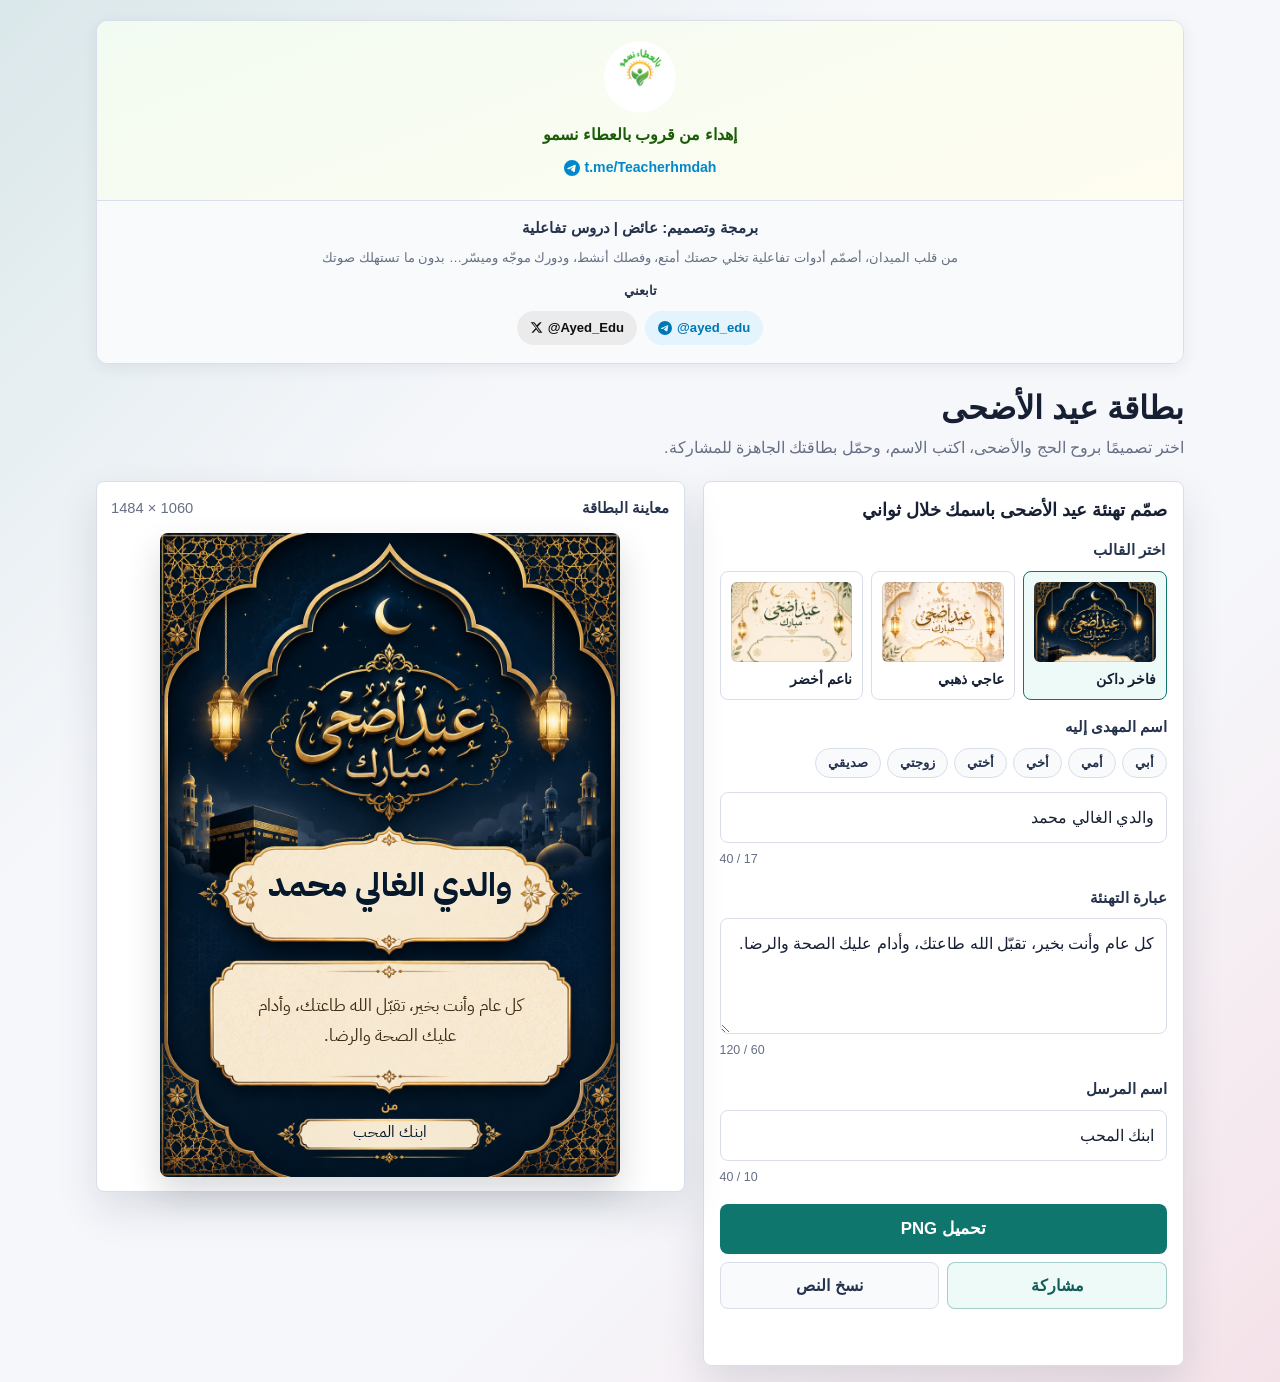
==== commit 99c50fea: "تحسينات الواجهة وإضافة ترويسة القروب - T1: حالة تحميل على الأزرار أثناء التصدير - T2: زر تحميل PNG ك" ====
--- a/index.html
+++ b/index.html
@@ -4,6 +4,7 @@
   <meta charset="utf-8">
   <meta name="viewport" content="width=device-width, initial-scale=1">
   <title>بطاقة عيد الأضحى</title>
+  <link rel="icon" href="assets/images/logo.jpg" type="image/jpeg">
   <link rel="preconnect" href="https://fonts.googleapis.com">
   <link rel="preconnect" href="https://fonts.gstatic.com" crossorigin>
   <link href="https://fonts.googleapis.com/css2?family=IBM+Plex+Sans+Arabic:wght@400;700&display=swap" rel="stylesheet">
@@ -47,6 +48,129 @@
       cursor: pointer;
     }
 
+    .site-header {
+      max-width: 1120px;
+      margin: 0 auto;
+      padding: 20px 16px 0;
+    }
+
+    .site-header-card {
+      background: #fff;
+      border: 1px solid var(--line);
+      border-radius: 12px;
+      box-shadow: 0 4px 16px rgba(27, 39, 65, 0.07);
+      overflow: hidden;
+      margin-bottom: 0;
+    }
+
+    .header-group {
+      padding: 20px 16px 16px;
+      text-align: center;
+      background: linear-gradient(160deg, #f2fbf2, #fffdf0);
+    }
+
+    .group-logo {
+      display: block;
+      width: 72px;
+      height: 72px;
+      object-fit: contain;
+      border-radius: 50%;
+      margin: 0 auto 8px;
+    }
+
+    .group-name {
+      margin: 0 0 8px;
+      font-size: 1rem;
+      font-weight: 700;
+      color: #1a5c08;
+    }
+
+    .group-link {
+      display: inline-flex;
+      align-items: center;
+      gap: 5px;
+      color: #0088cc;
+      text-decoration: none;
+      font-size: 0.88rem;
+      font-weight: 600;
+      direction: ltr;
+    }
+
+    .group-link:hover {
+      text-decoration: underline;
+    }
+
+    .group-link svg,
+    .social-chip svg {
+      flex-shrink: 0;
+    }
+
+    .header-sep {
+      height: 1px;
+      background: var(--line);
+    }
+
+    .header-dev {
+      padding: 14px 16px 18px;
+      text-align: center;
+      background: #f8fafc;
+    }
+
+    .dev-title {
+      margin: 0 0 6px;
+      font-size: 0.94rem;
+      font-weight: 700;
+      color: #26334d;
+    }
+
+    .dev-bio {
+      margin: 0 0 10px;
+      font-size: 0.82rem;
+      color: var(--muted);
+      line-height: 1.75;
+    }
+
+    .dev-follow {
+      margin: 0 0 8px;
+      font-size: 0.84rem;
+      font-weight: 700;
+      color: #26334d;
+    }
+
+    .dev-social {
+      display: flex;
+      justify-content: center;
+      gap: 8px;
+      flex-wrap: wrap;
+    }
+
+    .social-chip {
+      display: inline-flex;
+      align-items: center;
+      gap: 5px;
+      padding: 6px 13px;
+      border-radius: 999px;
+      font-size: 0.82rem;
+      font-weight: 600;
+      text-decoration: none;
+      transition: opacity 160ms ease;
+      direction: ltr;
+    }
+
+    .social-chip:hover {
+      opacity: 0.78;
+    }
+
+    .social-chip.tg {
+      background: #e3f4fc;
+      color: #0077b5;
+    }
+
+    .social-chip.x {
+      background: #ebebeb;
+      color: #0f0f0f;
+    }
+
     .app-header {
       max-width: 1120px;
       margin: 0 auto;
@@ -104,6 +228,40 @@
       color: #26334d;
       font-weight: 700;
       font-size: 0.95rem;
+    }
+
+    .relation-pills {
+      display: flex;
+      flex-wrap: wrap;
+      gap: 6px;
+      margin-bottom: 6px;
+    }
+
+    .pill {
+      display: inline-flex;
+      align-items: center;
+      height: 30px;
+      padding: 0 12px;
+      border: 1px solid var(--line);
+      border-radius: 999px;
+      background: #f8fafc;
+      color: #26334d;
+      font-size: 0.84rem;
+      font-weight: 600;
+      cursor: pointer;
+      transition: background 140ms ease, border-color 140ms ease;
+    }
+
+    .pill:hover {
+      background: #eefaf8;
+      border-color: var(--accent);
+      color: var(--accent-dark);
+    }
+
+    .pill.active {
+      background: #eefaf8;
+      border-color: var(--accent);
+      color: var(--accent-dark);
     }
 
     input,
@@ -184,48 +342,34 @@
 
     .swatch {
       width: 100%;
-      height: 34px;
+      height: 80px;
       border-radius: 6px;
       border: 1px solid rgba(23, 32, 51, 0.12);
     }
 
-    .swatch.gold {
-      background:
-        radial-gradient(circle at 78% 30%, #f4d27a 0 8%, transparent 9%),
-        linear-gradient(90deg, transparent 0 38%, rgba(241, 196, 92, 0.75) 39% 61%, transparent 62%),
-        linear-gradient(135deg, #07182b, #05372f 68%, #c79a48);
-    }
-
-    .swatch.soft {
-      background:
-        linear-gradient(90deg, rgba(194, 145, 53, 0.65) 0 2px, transparent 2px calc(100% - 2px), rgba(194, 145, 53, 0.65) calc(100% - 2px)),
-        radial-gradient(circle at 24% 34%, rgba(198, 170, 99, 0.2) 0 18%, transparent 19%),
-        linear-gradient(135deg, #fffaf0, #f7f3e9 58%, #ffffff);
-    }
-
-    .swatch.playful {
-      background:
-        radial-gradient(circle at 76% 28%, #ffffff 0 10%, transparent 11%),
-        linear-gradient(135deg, #dff8ef, #53d0b9 54%, #2c5e84);
-    }
-
     .swatch.luxury-dark {
-      background: url("assets/templates/eid-luxury-dark.png") center 42% / cover;
+      background: url("assets/templates/eid-luxury-dark.png") center 10% / cover;
     }
 
     .swatch.cream-gold {
-      background: url("assets/templates/eid-cream-gold.png") center 42% / cover;
+      background: url("assets/templates/eid-cream-gold.png") center 10% / cover;
     }
 
     .swatch.soft-green {
-      background: url("assets/templates/eid-soft-green.png") center 42% / cover;
+      background: url("assets/templates/eid-soft-green.png") center 10% / cover;
     }
 
     .actions {
       display: grid;
-      grid-template-columns: repeat(3, minmax(0, 1fr));
+      grid-template-columns: repeat(2, minmax(0, 1fr));
       gap: 8px;
       margin-top: 16px;
+    }
+
+    #downloadBtn {
+      grid-column: 1 / -1;
+      min-height: 50px;
+      font-size: 1.05rem;
     }
 
     .btn {
@@ -268,6 +412,12 @@
       background: #eef2f7;
     }
 
+    .btn:disabled {
+      opacity: 0.6;
+      cursor: not-allowed;
+      transform: none !important;
+    }
+
     .status {
       min-height: 28px;
       margin: 12px 0 0;
@@ -277,6 +427,22 @@
 
     .status.error {
       color: var(--danger);
+    }
+
+    .char-count {
+      font-size: 0.78rem;
+      color: var(--muted);
+      text-align: left;
+      margin-top: -2px;
+    }
+
+    .char-count.near-limit {
+      color: #92400e;
+    }
+
+    .char-count.at-limit {
+      color: var(--danger);
+      font-weight: 700;
     }
 
     .preview-panel {
@@ -1169,6 +1335,39 @@
   </style>
 </head>
 <body>
+  <div class="site-header" role="banner">
+    <div class="site-header-card">
+
+      <div class="header-group">
+        <img src="assets/images/logo.jpg" alt="شعار قروب بالعطاء نسمو" class="group-logo">
+        <p class="group-name">إهداء من قروب بالعطاء نسمو</p>
+        <a href="https://t.me/Teacherhmdah" target="_blank" rel="noopener" class="group-link">
+          <svg xmlns="http://www.w3.org/2000/svg" width="16" height="16" viewBox="0 0 24 24" fill="currentColor" aria-hidden="true"><path d="M11.944 0A12 12 0 0 0 0 12a12 12 0 0 0 12 12 12 12 0 0 0 12-12A12 12 0 0 0 12 0zm4.962 7.224c.1-.002.321.023.465.14a.506.506 0 0 1 .171.325c.016.093.036.306.02.472-.18 1.898-.962 6.502-1.36 8.627-.168.9-.499 1.201-.82 1.23-.696.065-1.225-.46-1.9-.902-1.056-.693-1.653-1.124-2.678-1.8-1.185-.78-.417-1.21.258-1.91.177-.184 3.247-2.977 3.307-3.23.007-.032.014-.15-.056-.212s-.174-.041-.249-.024c-.106.024-1.793 1.14-5.061 3.345-.48.33-.913.49-1.302.48-.428-.008-1.252-.241-1.865-.44-.752-.245-1.349-.374-1.297-.789.027-.216.325-.437.893-.663 3.498-1.524 5.83-2.529 6.998-3.014 3.332-1.386 4.025-1.627 4.476-1.635z"/></svg>
+          t.me/Teacherhmdah
+        </a>
+      </div>
+
+      <div class="header-sep" aria-hidden="true"></div>
+
+      <div class="header-dev">
+        <p class="dev-title">برمجة وتصميم: عائض | دروس تفاعلية</p>
+        <p class="dev-bio">من قلب الميدان، أصمّم أدوات تفاعلية تخلي حصتك أمتع، وفصلك أنشط، ودورك موجّه وميسّر… بدون ما تستهلك صوتك</p>
+        <p class="dev-follow">تابعني</p>
+        <div class="dev-social">
+          <a href="https://t.me/ayed_edu" target="_blank" rel="noopener" class="social-chip tg">
+            <svg xmlns="http://www.w3.org/2000/svg" width="14" height="14" viewBox="0 0 24 24" fill="currentColor" aria-hidden="true"><path d="M11.944 0A12 12 0 0 0 0 12a12 12 0 0 0 12 12 12 12 0 0 0 12-12A12 12 0 0 0 12 0zm4.962 7.224c.1-.002.321.023.465.14a.506.506 0 0 1 .171.325c.016.093.036.306.02.472-.18 1.898-.962 6.502-1.36 8.627-.168.9-.499 1.201-.82 1.23-.696.065-1.225-.46-1.9-.902-1.056-.693-1.653-1.124-2.678-1.8-1.185-.78-.417-1.21.258-1.91.177-.184 3.247-2.977 3.307-3.23.007-.032.014-.15-.056-.212s-.174-.041-.249-.024c-.106.024-1.793 1.14-5.061 3.345-.48.33-.913.49-1.302.48-.428-.008-1.252-.241-1.865-.44-.752-.245-1.349-.374-1.297-.789.027-.216.325-.437.893-.663 3.498-1.524 5.83-2.529 6.998-3.014 3.332-1.386 4.025-1.627 4.476-1.635z"/></svg>
+            @ayed_edu
+          </a>
+          <a href="https://x.com/Ayed_Edu" target="_blank" rel="noopener" class="social-chip x">
+            <svg xmlns="http://www.w3.org/2000/svg" width="13" height="13" viewBox="0 0 24 24" fill="currentColor" aria-hidden="true"><path d="M18.244 2.25h3.308l-7.227 8.26 8.502 11.24H16.17l-4.714-6.231-5.401 6.231H2.744l7.737-8.835L1.254 2.25H8.08l4.259 5.631 5.905-5.631zm-1.161 17.52h1.833L7.084 4.126H5.117z"/></svg>
+            @Ayed_Edu
+          </a>
+        </div>
+      </div>
+
+    </div>
+  </div>
+
   <header class="app-header">
     <h1>بطاقة عيد الأضحى</h1>
     <p>اختر تصميمًا بروح الحج والأضحى، اكتب الاسم، وحمّل بطاقتك الجاهزة للمشاركة.</p>
@@ -1201,17 +1400,28 @@
 
       <div class="form-group">
         <label for="recipientName">اسم المهدى إليه</label>
+        <div class="relation-pills" id="relationPills" role="group" aria-label="اختر العلاقة">
+          <button type="button" class="pill" data-relation="أبي الغالي">أبي</button>
+          <button type="button" class="pill" data-relation="أمي الغالية">أمي</button>
+          <button type="button" class="pill" data-relation="أخي الغالي">أخي</button>
+          <button type="button" class="pill" data-relation="أختي الغالية">أختي</button>
+          <button type="button" class="pill" data-relation="زوجتي الغالية">زوجتي</button>
+          <button type="button" class="pill" data-relation="صديقي الغالي">صديقي</button>
+        </div>
         <input id="recipientName" type="text" maxlength="40" value="والدي الغالي محمد" placeholder="والدي الغالي محمد" autocomplete="off">
+        <span class="char-count" id="recipientCount" aria-live="polite"></span>
       </div>
 
       <div class="form-group">
         <label for="greetingText">عبارة التهنئة</label>
         <textarea id="greetingText" maxlength="120">كل عام وأنت بخير، تقبّل الله طاعتك، وأدام عليك الصحة والرضا.</textarea>
+        <span class="char-count" id="greetingCount" aria-live="polite"></span>
       </div>
 
       <div class="form-group">
         <label for="senderName">اسم المرسل</label>
         <input id="senderName" type="text" maxlength="40" value="ابنك المحب" placeholder="ابنك المحب" autocomplete="off">
+        <span class="char-count" id="senderCount" aria-live="polite"></span>
       </div>
 
       <div class="actions">
@@ -1349,7 +1559,10 @@
       status: document.getElementById("statusMessage"),
       download: document.getElementById("downloadBtn"),
       share: document.getElementById("shareBtn"),
-      copy: document.getElementById("copyBtn")
+      copy: document.getElementById("copyBtn"),
+      recipientCount: document.getElementById("recipientCount"),
+      greetingCount: document.getElementById("greetingCount"),
+      senderCount: document.getElementById("senderCount")
     };
 
     let hasUserEditedText = false;
@@ -1393,6 +1606,21 @@
     function setStatus(message, isError = false) {
       elements.status.textContent = message;
       elements.status.classList.toggle("error", isError);
+    }
+
+    function updateCharCount(input, countEl) {
+      const max = Number(input.getAttribute("maxlength"));
+      const len = input.value.length;
+      const remaining = max - len;
+      countEl.textContent = `${len} / ${max}`;
+      countEl.className = "char-count" +
+        (remaining <= 5 ? " at-limit" : remaining <= 15 ? " near-limit" : "");
+    }
+
+    function updateAllCharCounts() {
+      updateCharCount(elements.recipient, elements.recipientCount);
+      updateCharCount(elements.greeting, elements.greetingCount);
+      updateCharCount(elements.sender, elements.senderCount);
     }
 
     function updateTextSizing(state) {
@@ -2264,6 +2492,22 @@
       }
     }
 
+    document.querySelectorAll("#relationPills .pill").forEach((pill) => {
+      pill.addEventListener("click", () => {
+        elements.recipient.value = pill.dataset.relation;
+        hasUserEditedText = true;
+        updatePreview();
+        updateAllCharCounts();
+        setStatus("");
+        document.querySelectorAll("#relationPills .pill").forEach((p) => p.classList.remove("active"));
+        pill.classList.add("active");
+      });
+    });
+
+    elements.recipient.addEventListener("input", () => {
+      document.querySelectorAll("#relationPills .pill").forEach((p) => p.classList.remove("active"));
+    });
+
     document.querySelectorAll("input[name='template']").forEach((input) => {
       input.addEventListener("change", () => {
         if (!hasUserEditedText) {
@@ -2272,6 +2516,7 @@
           setInputPlaceholders(input.value);
         }
         updatePreview();
+        updateAllCharCounts();
         setStatus(`تم اختيار قالب ${TEMPLATE_NAMES[input.value]}.`);
       });
     });
@@ -2280,16 +2525,36 @@
       input.addEventListener("input", () => {
         hasUserEditedText = true;
         updatePreview();
+        updateAllCharCounts();
         setStatus("");
       });
     });
 
-    elements.download.addEventListener("click", handleDownload);
-    elements.share.addEventListener("click", handleShare);
-    elements.copy.addEventListener("click", handleCopy);
+    async function withLoading(btn, loadingLabel, action) {
+      const original = btn.textContent;
+      btn.disabled = true;
+      btn.textContent = loadingLabel;
+      try {
+        await action();
+      } finally {
+        btn.disabled = false;
+        btn.textContent = original;
+      }
+    }
+
+    elements.download.addEventListener("click", () =>
+      withLoading(elements.download, "جاري التجهيز…", handleDownload)
+    );
+    elements.share.addEventListener("click", () =>
+      withLoading(elements.share, "جاري التجهيز…", handleShare)
+    );
+    elements.copy.addEventListener("click", () =>
+      withLoading(elements.copy, "جاري النسخ…", handleCopy)
+    );
 
     setInputPlaceholders(DEFAULTS.templateId);
     updatePreview();
+    updateAllCharCounts();
   </script>
 </body>
 </html>
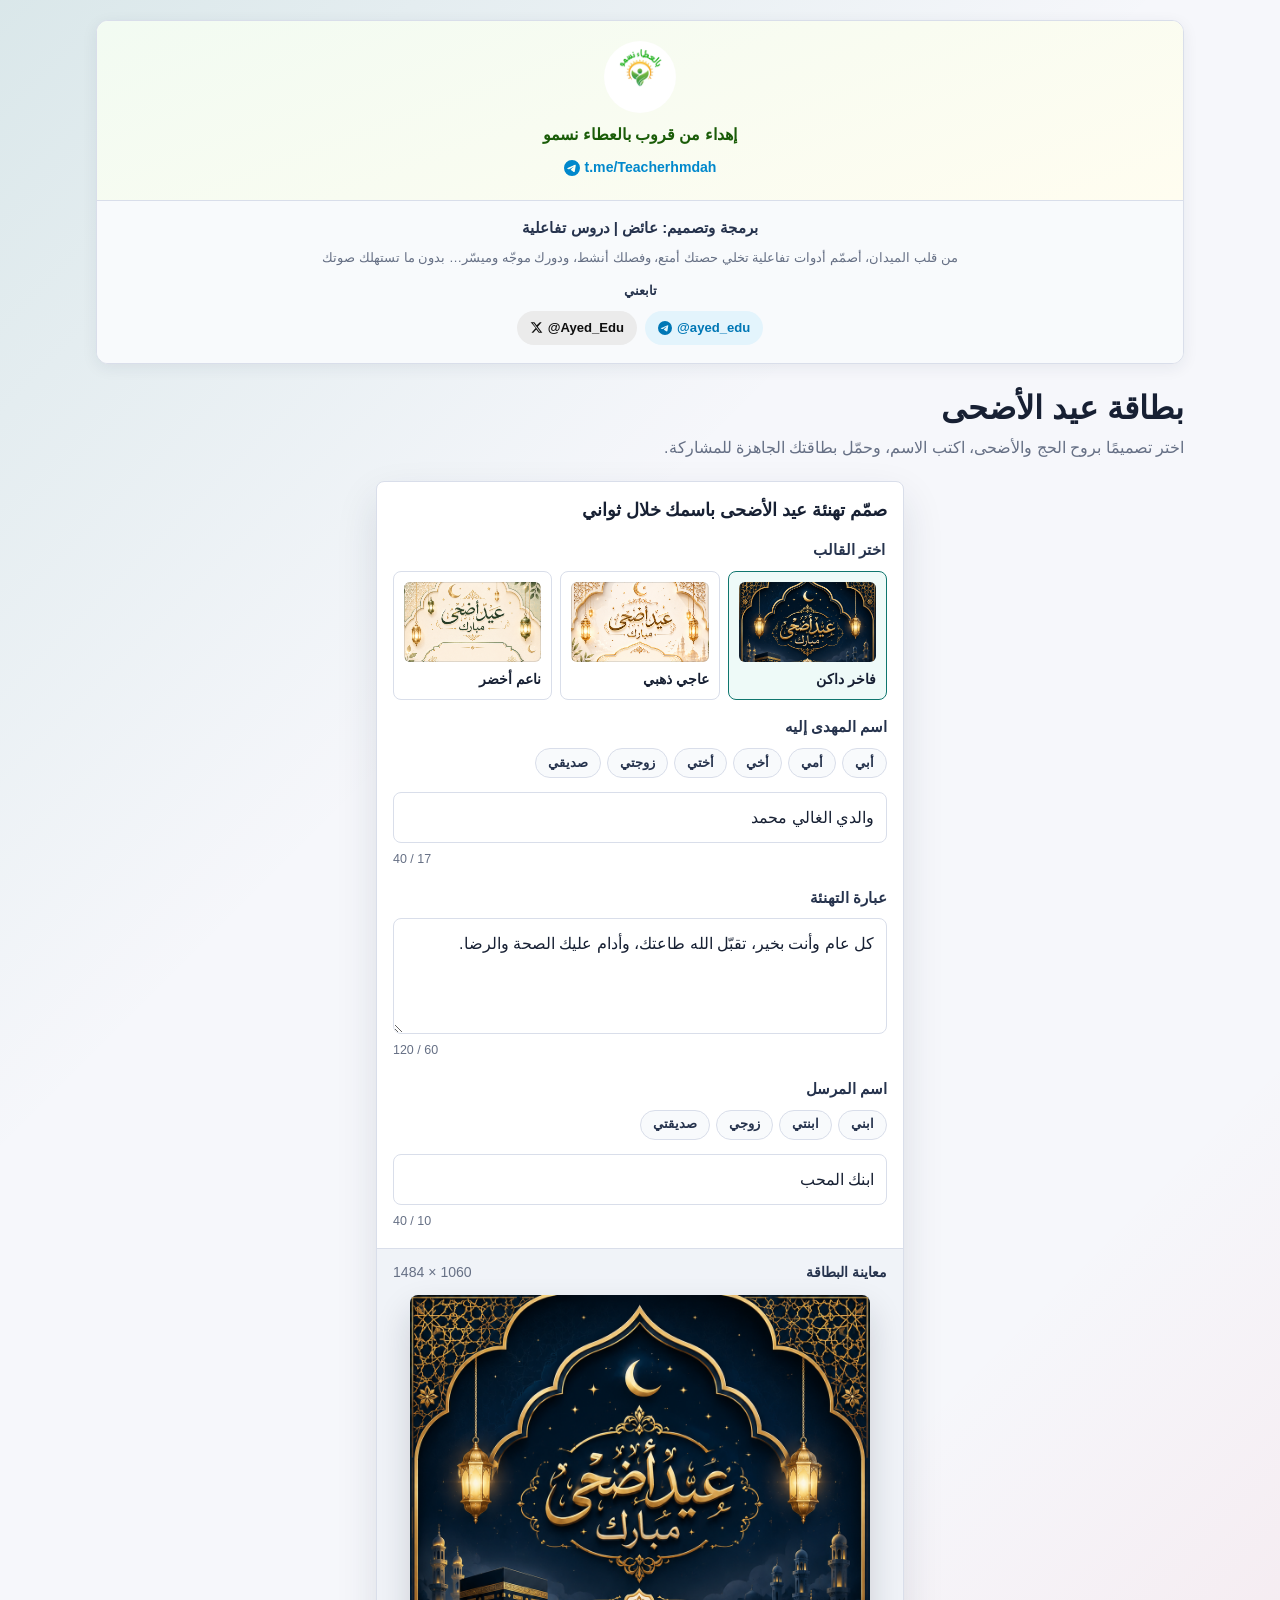
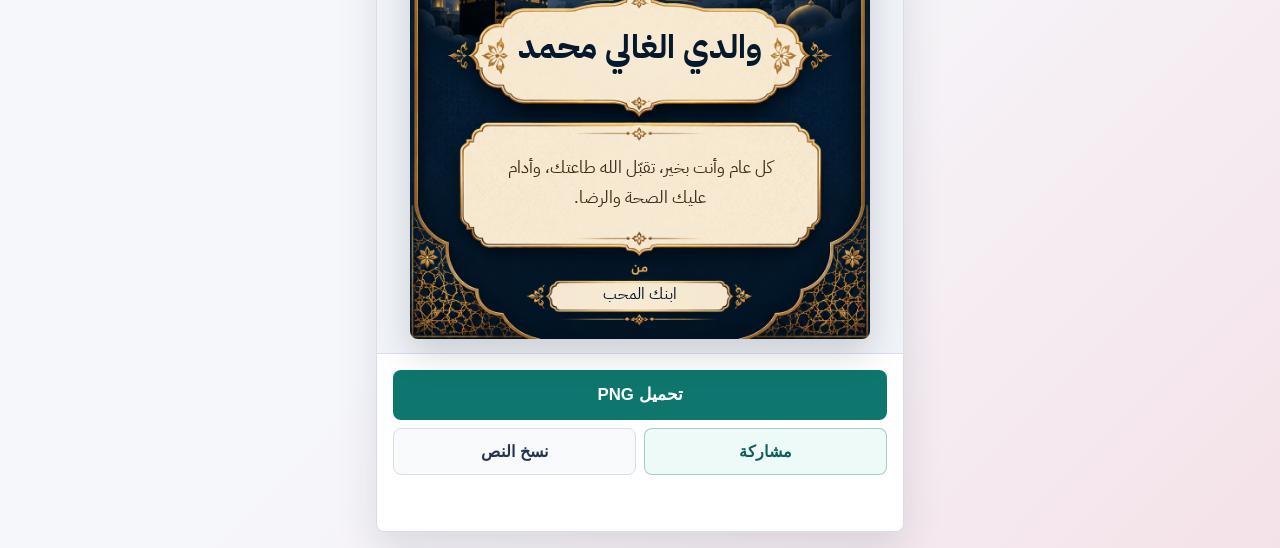
==== commit 7d7bd340: "add sender relation pills (ابني، ابنتي، زوجي، صديقتي) Co-Authored-By: Claude Sonnet 4.6 <noreply@ant" ====
--- a/index.html
+++ b/index.html
@@ -190,13 +190,33 @@
     }
 
     .app-shell {
-      display: grid;
-      grid-template-columns: minmax(300px, 0.9fr) minmax(360px, 1.1fr);
-      gap: 18px;
-      max-width: 1120px;
+      display: block;
+      max-width: 560px;
       margin: 0 auto;
       padding: 16px;
-      align-items: start;
+    }
+
+    .preview-inline {
+      margin: 16px -16px;
+      padding: 12px 16px 14px;
+      background: #f0f3f8;
+      border-top: 1px solid var(--line);
+      border-bottom: 1px solid var(--line);
+    }
+
+    .preview-inline .preview-top {
+      display: flex;
+      align-items: center;
+      justify-content: space-between;
+      gap: 10px;
+      margin-bottom: 10px;
+      color: var(--muted);
+      font-size: 0.88rem;
+    }
+
+    .preview-inline .preview-title {
+      color: #26334d;
+      font-weight: 700;
     }
 
     .panel,
@@ -981,16 +1001,6 @@
       right: 12%;
       top: 12%;
       width: 54px;
-    }
-
-    @media (max-width: 900px) {
-      .app-shell {
-        grid-template-columns: 1fr;
-      }
-
-      .preview-panel {
-        order: -1;
-      }
     }
 
     @media (max-width: 620px) {
@@ -1420,8 +1430,30 @@
 
       <div class="form-group">
         <label for="senderName">اسم المرسل</label>
+        <div class="relation-pills" id="senderPills" role="group" aria-label="اختر صفة المرسل">
+          <button type="button" class="pill" data-sender="ابنك المحب">ابني</button>
+          <button type="button" class="pill" data-sender="ابنتك المحبة">ابنتي</button>
+          <button type="button" class="pill" data-sender="زوجك المحب">زوجي</button>
+          <button type="button" class="pill" data-sender="صديقتك">صديقتي</button>
+        </div>
         <input id="senderName" type="text" maxlength="40" value="ابنك المحب" placeholder="ابنك المحب" autocomplete="off">
         <span class="char-count" id="senderCount" aria-live="polite"></span>
+      </div>
+
+      <div class="preview-inline" aria-labelledby="preview-title">
+        <div class="preview-top">
+          <span class="preview-title" id="preview-title">معاينة البطاقة</span>
+          <span id="previewSize">1060 × 1484</span>
+        </div>
+        <div class="preview-frame">
+          <article class="eid-card eid-luxury-dark" id="cardPreview" aria-label="معاينة بطاقة عيد">
+            <div class="card-content">
+              <h2 class="card-recipient" id="previewRecipient">والدي الغالي محمد</h2>
+              <p class="card-greeting" id="previewGreeting">كل عام وأنت بخير، تقبّل الله طاعتك، وأدام عليك الصحة والرضا.</p>
+              <p class="card-sender" id="previewSender">ابنك المحب</p>
+            </div>
+          </article>
+        </div>
       </div>
 
       <div class="actions">
@@ -1431,23 +1463,6 @@
       </div>
 
       <p class="status" id="statusMessage" aria-live="polite"></p>
-    </section>
-
-    <section class="preview-panel" aria-labelledby="preview-title">
-      <div class="preview-top">
-        <span class="preview-title" id="preview-title">معاينة البطاقة</span>
-        <span id="previewSize">1060 × 1484</span>
-      </div>
-
-      <div class="preview-frame">
-        <article class="eid-card eid-luxury-dark" id="cardPreview" aria-label="معاينة بطاقة عيد">
-          <div class="card-content">
-            <h2 class="card-recipient" id="previewRecipient">والدي الغالي محمد</h2>
-            <p class="card-greeting" id="previewGreeting">كل عام وأنت بخير، تقبّل الله طاعتك، وأدام عليك الصحة والرضا.</p>
-            <p class="card-sender" id="previewSender">ابنك المحب</p>
-          </div>
-        </article>
-      </div>
     </section>
   </main>
 
@@ -2508,6 +2523,22 @@
       document.querySelectorAll("#relationPills .pill").forEach((p) => p.classList.remove("active"));
     });
 
+    document.querySelectorAll("#senderPills .pill").forEach((pill) => {
+      pill.addEventListener("click", () => {
+        elements.sender.value = pill.dataset.sender;
+        hasUserEditedText = true;
+        updatePreview();
+        updateAllCharCounts();
+        setStatus("");
+        document.querySelectorAll("#senderPills .pill").forEach((p) => p.classList.remove("active"));
+        pill.classList.add("active");
+      });
+    });
+
+    elements.sender.addEventListener("input", () => {
+      document.querySelectorAll("#senderPills .pill").forEach((p) => p.classList.remove("active"));
+    });
+
     document.querySelectorAll("input[name='template']").forEach((input) => {
       input.addEventListener("change", () => {
         if (!hasUserEditedText) {
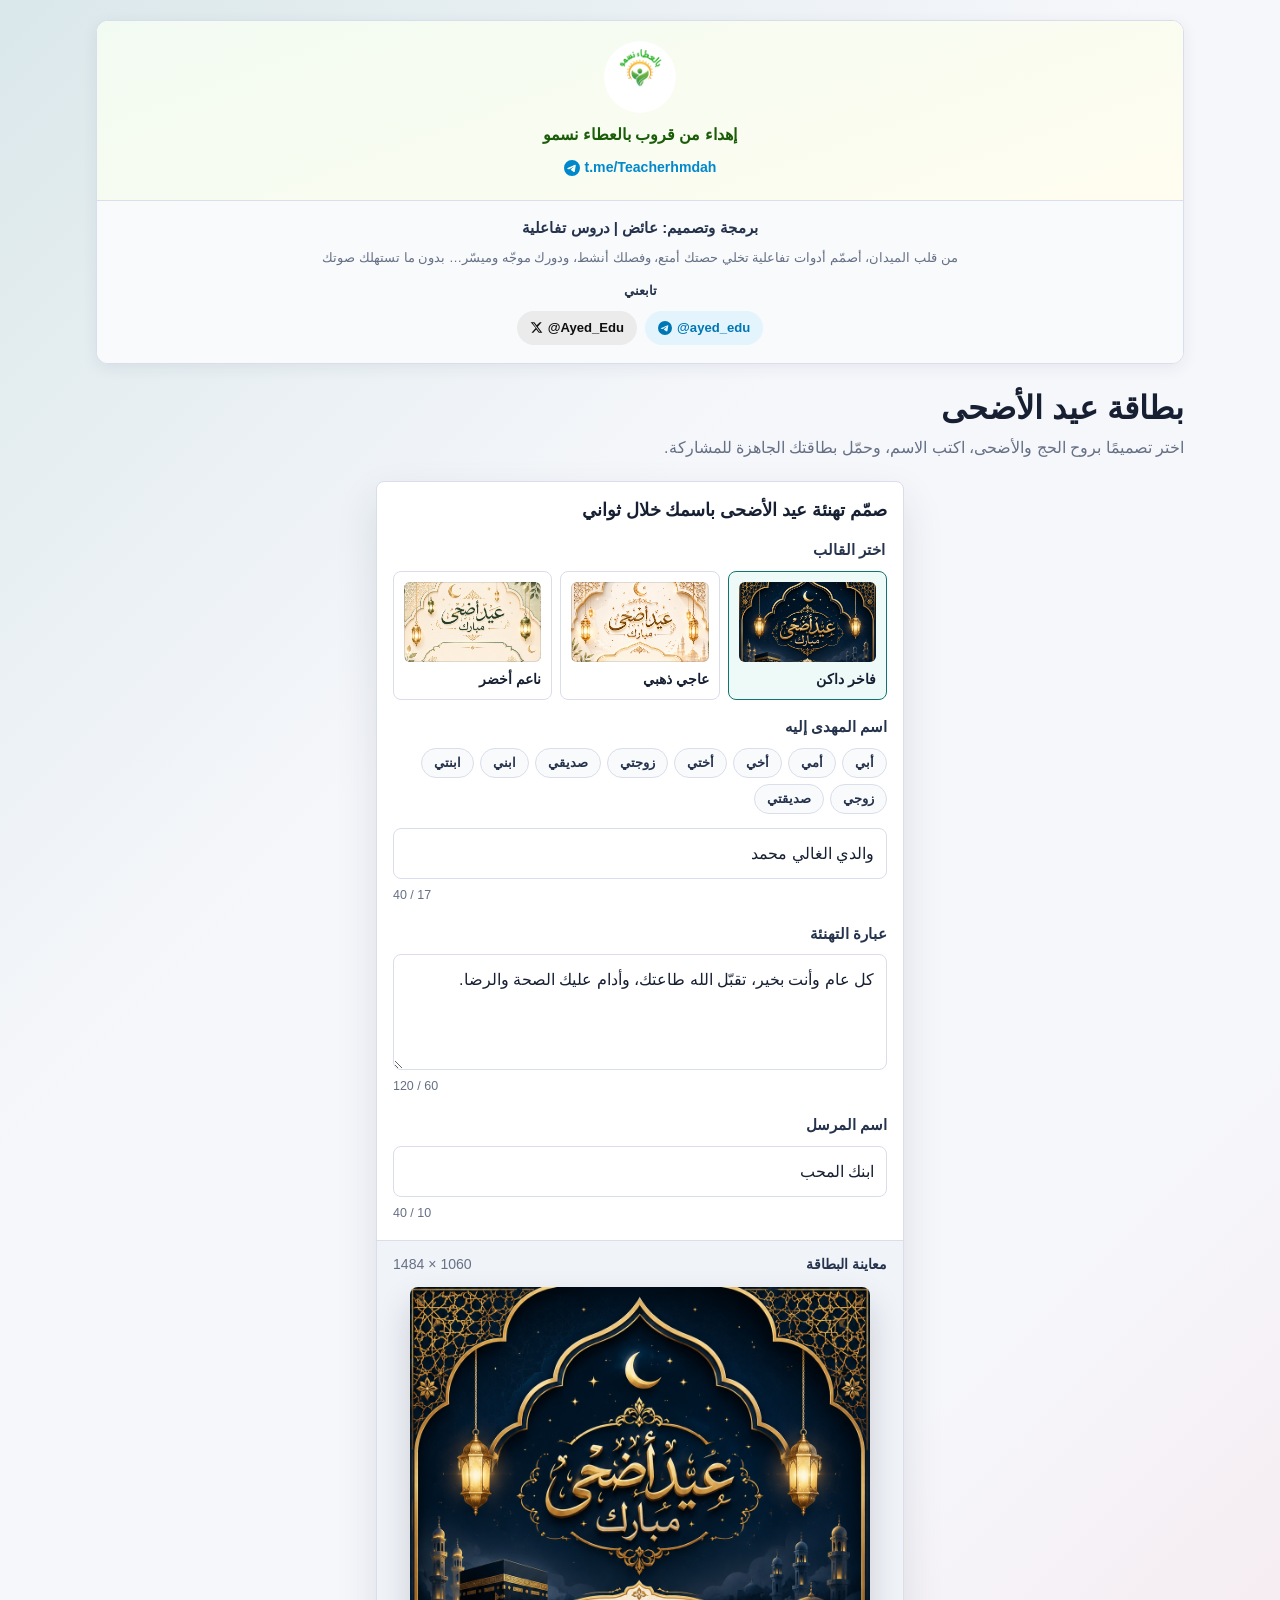
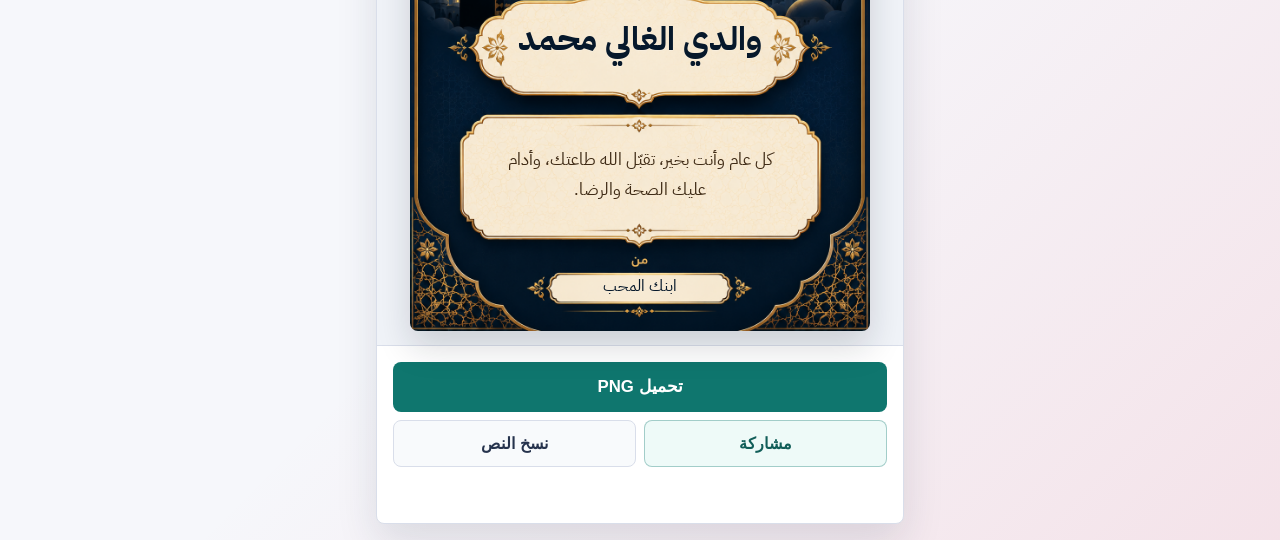
==== commit 81b66676: "إضافة أزرار ابني وابنتي وزوجي وصديقتي لأزرار الاختيار السريع Co-Authored-By: Claude Sonnet 4.6 <nore" ====
--- a/index.html
+++ b/index.html
@@ -1417,6 +1417,10 @@
           <button type="button" class="pill" data-relation="أختي الغالية">أختي</button>
           <button type="button" class="pill" data-relation="زوجتي الغالية">زوجتي</button>
           <button type="button" class="pill" data-relation="صديقي الغالي">صديقي</button>
+          <button type="button" class="pill" data-relation="ابني الغالي">ابني</button>
+          <button type="button" class="pill" data-relation="ابنتي الغالية">ابنتي</button>
+          <button type="button" class="pill" data-relation="زوجي الغالي">زوجي</button>
+          <button type="button" class="pill" data-relation="صديقتي الغالية">صديقتي</button>
         </div>
         <input id="recipientName" type="text" maxlength="40" value="والدي الغالي محمد" placeholder="والدي الغالي محمد" autocomplete="off">
         <span class="char-count" id="recipientCount" aria-live="polite"></span>
@@ -1430,12 +1434,6 @@
 
       <div class="form-group">
         <label for="senderName">اسم المرسل</label>
-        <div class="relation-pills" id="senderPills" role="group" aria-label="اختر صفة المرسل">
-          <button type="button" class="pill" data-sender="ابنك المحب">ابني</button>
-          <button type="button" class="pill" data-sender="ابنتك المحبة">ابنتي</button>
-          <button type="button" class="pill" data-sender="زوجك المحب">زوجي</button>
-          <button type="button" class="pill" data-sender="صديقتك">صديقتي</button>
-        </div>
         <input id="senderName" type="text" maxlength="40" value="ابنك المحب" placeholder="ابنك المحب" autocomplete="off">
         <span class="char-count" id="senderCount" aria-live="polite"></span>
       </div>
@@ -2523,22 +2521,6 @@
       document.querySelectorAll("#relationPills .pill").forEach((p) => p.classList.remove("active"));
     });
 
-    document.querySelectorAll("#senderPills .pill").forEach((pill) => {
-      pill.addEventListener("click", () => {
-        elements.sender.value = pill.dataset.sender;
-        hasUserEditedText = true;
-        updatePreview();
-        updateAllCharCounts();
-        setStatus("");
-        document.querySelectorAll("#senderPills .pill").forEach((p) => p.classList.remove("active"));
-        pill.classList.add("active");
-      });
-    });
-
-    elements.sender.addEventListener("input", () => {
-      document.querySelectorAll("#senderPills .pill").forEach((p) => p.classList.remove("active"));
-    });
-
     document.querySelectorAll("input[name='template']").forEach((input) => {
       input.addEventListener("change", () => {
         if (!hasUserEditedText) {
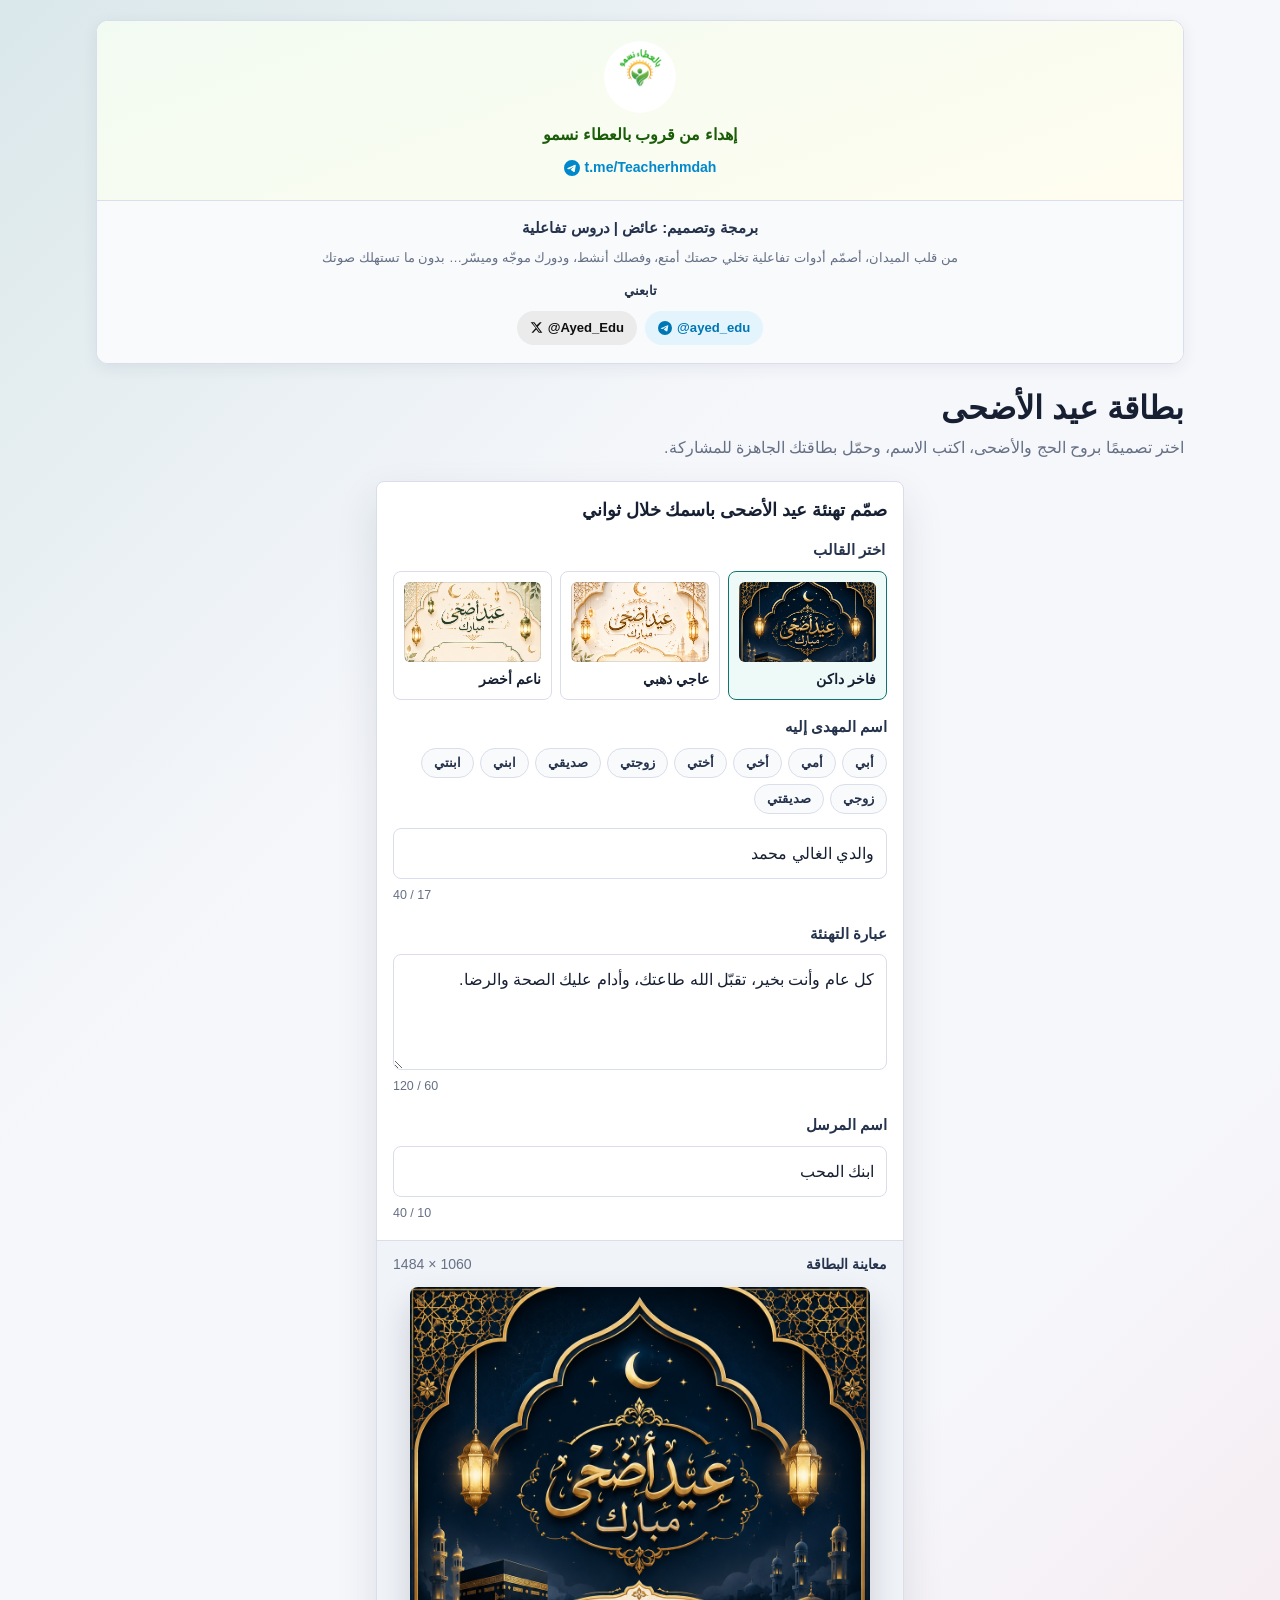
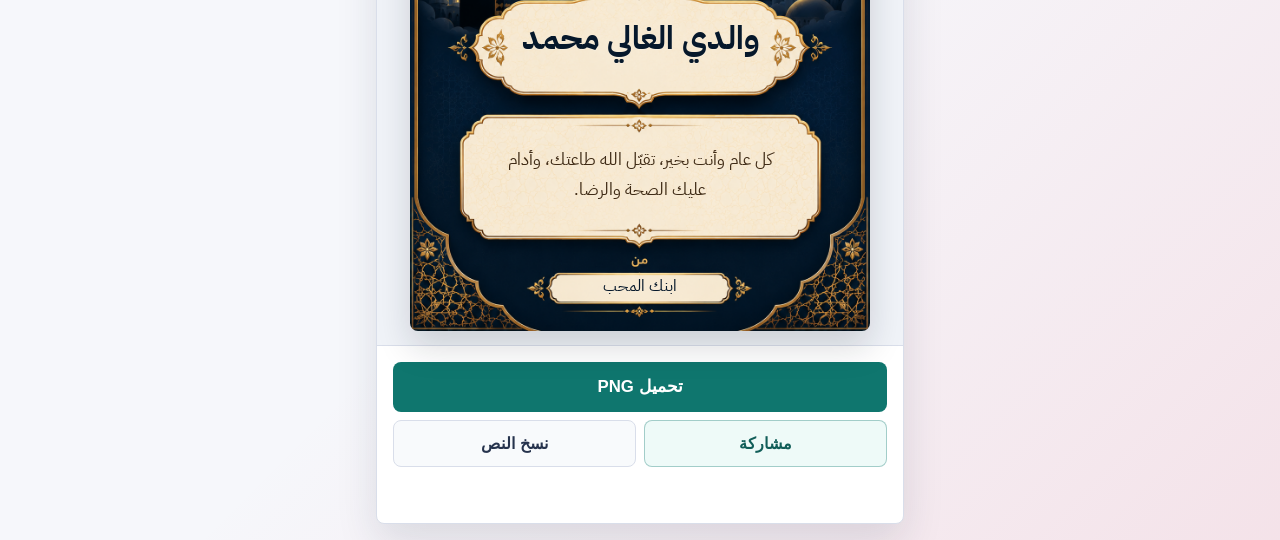
==== commit 9b65c669: "تعديل نص المشاركة: عيد أضحى مبارك Co-Authored-By: Claude Sonnet 4.6 <noreply@anthropic.com>" ====
--- a/index.html
+++ b/index.html
@@ -437,6 +437,57 @@
       cursor: not-allowed;
       transform: none !important;
     }
+
+    .modal-overlay {
+      position: fixed;
+      inset: 0;
+      background: rgba(0, 0, 0, 0.5);
+      display: flex;
+      align-items: center;
+      justify-content: center;
+      z-index: 1000;
+      padding: 1rem;
+    }
+    .modal-overlay[hidden] { display: none; }
+    .modal-card {
+      background: #fff;
+      border-radius: 14px;
+      padding: 1.25rem;
+      width: 100%;
+      max-width: 400px;
+      display: flex;
+      flex-direction: column;
+      gap: 0.85rem;
+      box-shadow: 0 8px 32px rgba(0,0,0,0.18);
+    }
+    .modal-title {
+      font-size: 0.95rem;
+      font-weight: 700;
+      margin: 0;
+      color: #1a2235;
+    }
+    .modal-textarea {
+      width: 100%;
+      border: 1px solid #d1d5db;
+      border-radius: 8px;
+      padding: 0.65rem 0.75rem;
+      font-family: inherit;
+      font-size: 0.88rem;
+      line-height: 1.7;
+      resize: vertical;
+      box-sizing: border-box;
+      direction: rtl;
+      color: #1a2235;
+    }
+    .modal-textarea:focus {
+      outline: none;
+      border-color: #c9a84c;
+    }
+    .modal-actions {
+      display: flex;
+      gap: 0.5rem;
+    }
+    .modal-actions .btn { flex: 1; }
 
     .status {
       min-height: 28px;
@@ -1683,7 +1734,7 @@
     }
 
     function buildShareText(state) {
-      return `أضحى مبارك يا ${state.recipientName} 🌙\n${state.greetingText}`;
+      return `عيد أضحى مبارك يا ${state.recipientName} 🌙\n${state.greetingText}`;
     }
 
     function drawRoundedRect(ctx, x, y, width, height, radius) {
@@ -2423,8 +2474,8 @@
       }
     }
 
-    async function copyShareText(state = getState()) {
-      const text = buildShareText(state);
+    async function copyShareText(state = getState(), overrideText = null) {
+      const text = overrideText ?? buildShareText(state);
       if (navigator.clipboard && typeof navigator.clipboard.writeText === "function") {
         try {
           await navigator.clipboard.writeText(text);
@@ -2448,11 +2499,48 @@
       }
     }
 
+    function showShareModal(defaultText) {
+      return new Promise((resolve) => {
+        const modal = document.getElementById("shareModal");
+        const textarea = document.getElementById("shareTextarea");
+        const confirmBtn = document.getElementById("shareConfirmBtn");
+        const cancelBtn = document.getElementById("shareCancelBtn");
+
+        textarea.value = defaultText;
+        modal.removeAttribute("hidden");
+        textarea.focus();
+
+        function close(result) {
+          modal.setAttribute("hidden", "");
+          confirmBtn.removeEventListener("click", onConfirm);
+          cancelBtn.removeEventListener("click", onCancel);
+          modal.removeEventListener("click", onOverlay);
+          resolve(result);
+        }
+
+        function onConfirm() { close(textarea.value.trim() || defaultText); }
+        function onCancel() { close(null); }
+        function onOverlay(e) { if (e.target === modal) close(null); }
+
+        confirmBtn.addEventListener("click", onConfirm);
+        cancelBtn.addEventListener("click", onCancel);
+        modal.addEventListener("click", onOverlay);
+      });
+    }
+
     async function handleShare() {
       try {
         setStatus("جاري تجهيز المشاركة...");
         const { state, blob } = await createCardBlob();
-        const text = buildShareText(state);
+        const defaultText = buildShareText(state);
+
+        const confirmedText = await showShareModal(defaultText);
+        if (confirmedText === null) {
+          setStatus("");
+          return;
+        }
+
+        const text = confirmedText;
         const file = new File([blob], "eid-card.png", { type: "image/png" });
 
         if (navigator.canShare && navigator.canShare({ files: [file] }) && navigator.share) {
@@ -2471,13 +2559,13 @@
             text
           });
           downloadBlob(blob, state);
-          await copyShareText(state);
+          await copyShareText(state, text);
           setStatus("تمت مشاركة النص، وحُمّلت الصورة ونُسخ النص كاحتياط.");
           return;
         }
 
         downloadBlob(blob, state);
-        await copyShareText(state);
+        await copyShareText(state, text);
         setStatus("المشاركة غير مدعومة هنا، لذلك حُمّلت الصورة ونُسخ نص التهنئة.");
       } catch (error) {
         if (error.name === "AbortError") {
@@ -2569,5 +2657,16 @@
     updatePreview();
     updateAllCharCounts();
   </script>
+
+  <div id="shareModal" class="modal-overlay" hidden>
+    <div class="modal-card" role="dialog" aria-modal="true" aria-labelledby="shareModalTitle">
+      <p class="modal-title" id="shareModalTitle">راجع نص المشاركة قبل الإرسال</p>
+      <textarea id="shareTextarea" class="modal-textarea" rows="5"></textarea>
+      <div class="modal-actions">
+        <button type="button" class="btn" id="shareConfirmBtn">إرسال</button>
+        <button type="button" class="btn neutral" id="shareCancelBtn">إلغاء</button>
+      </div>
+    </div>
+  </div>
 </body>
 </html>
